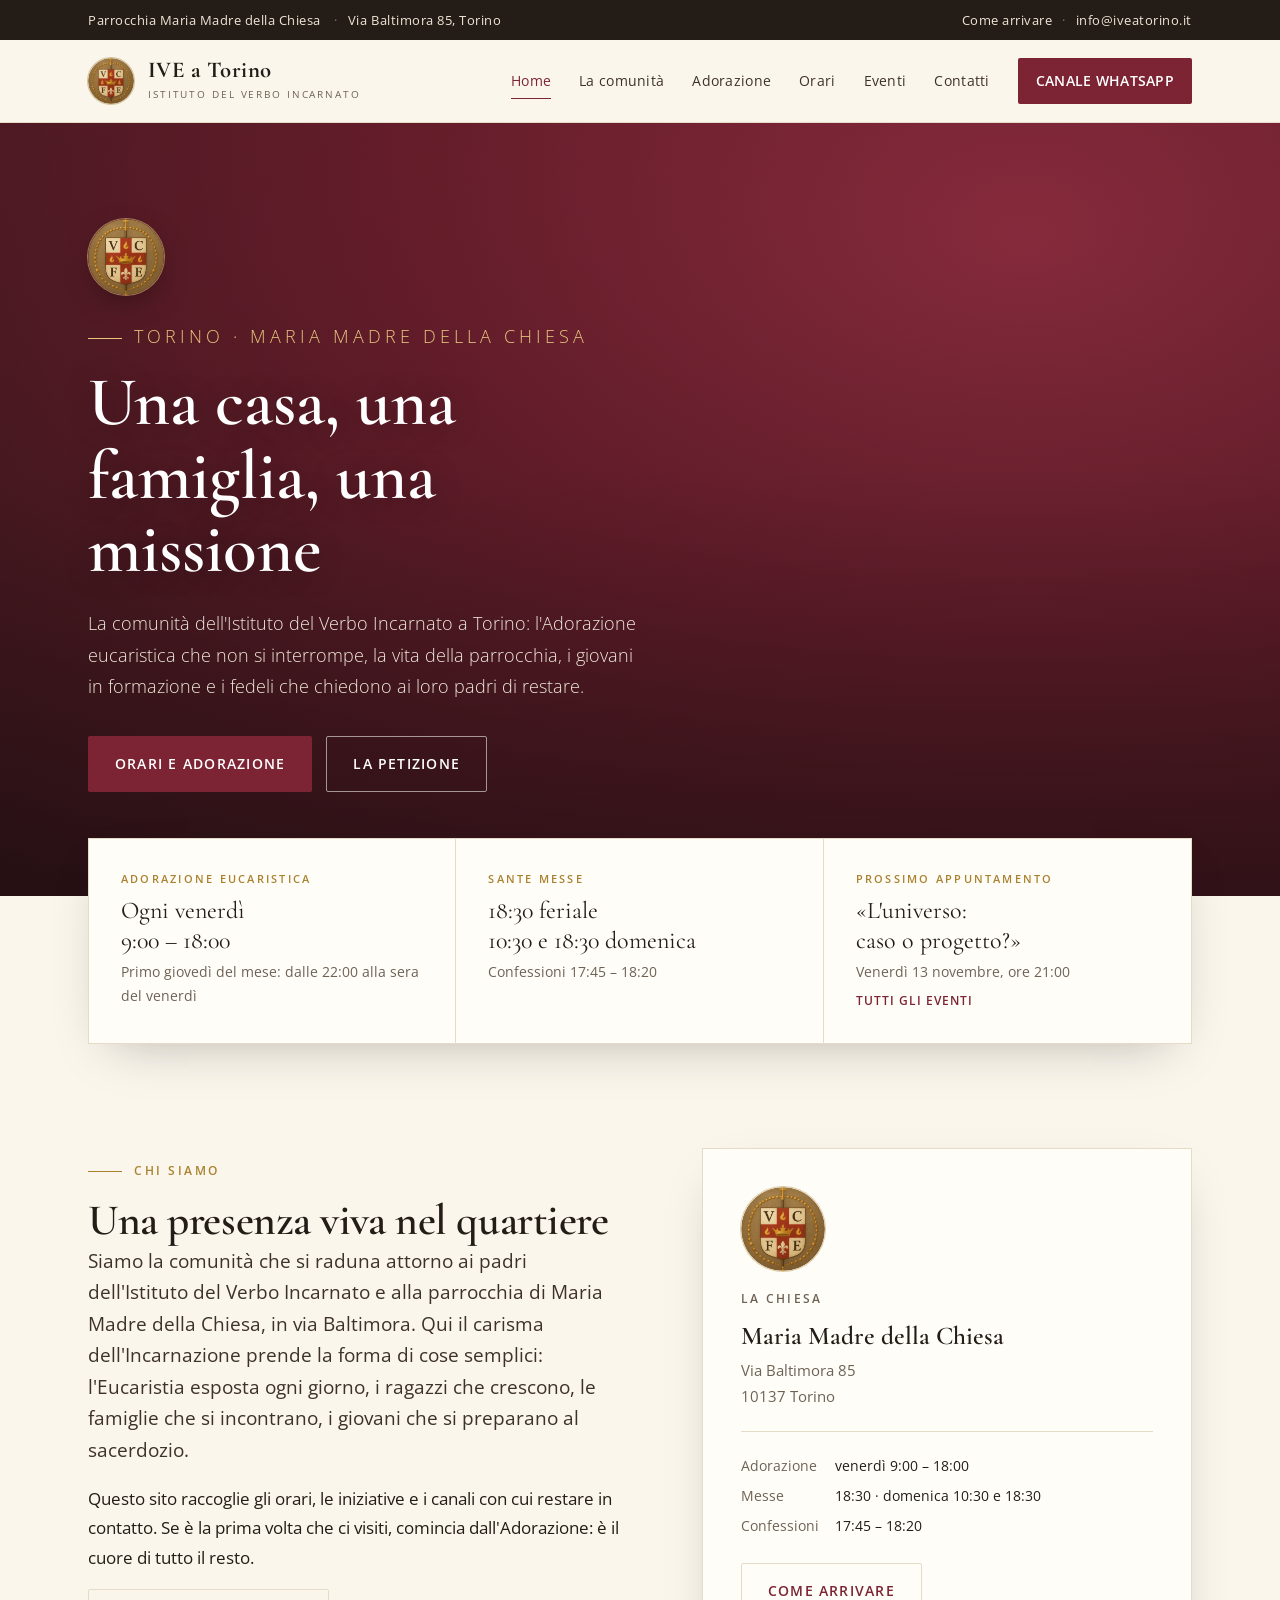
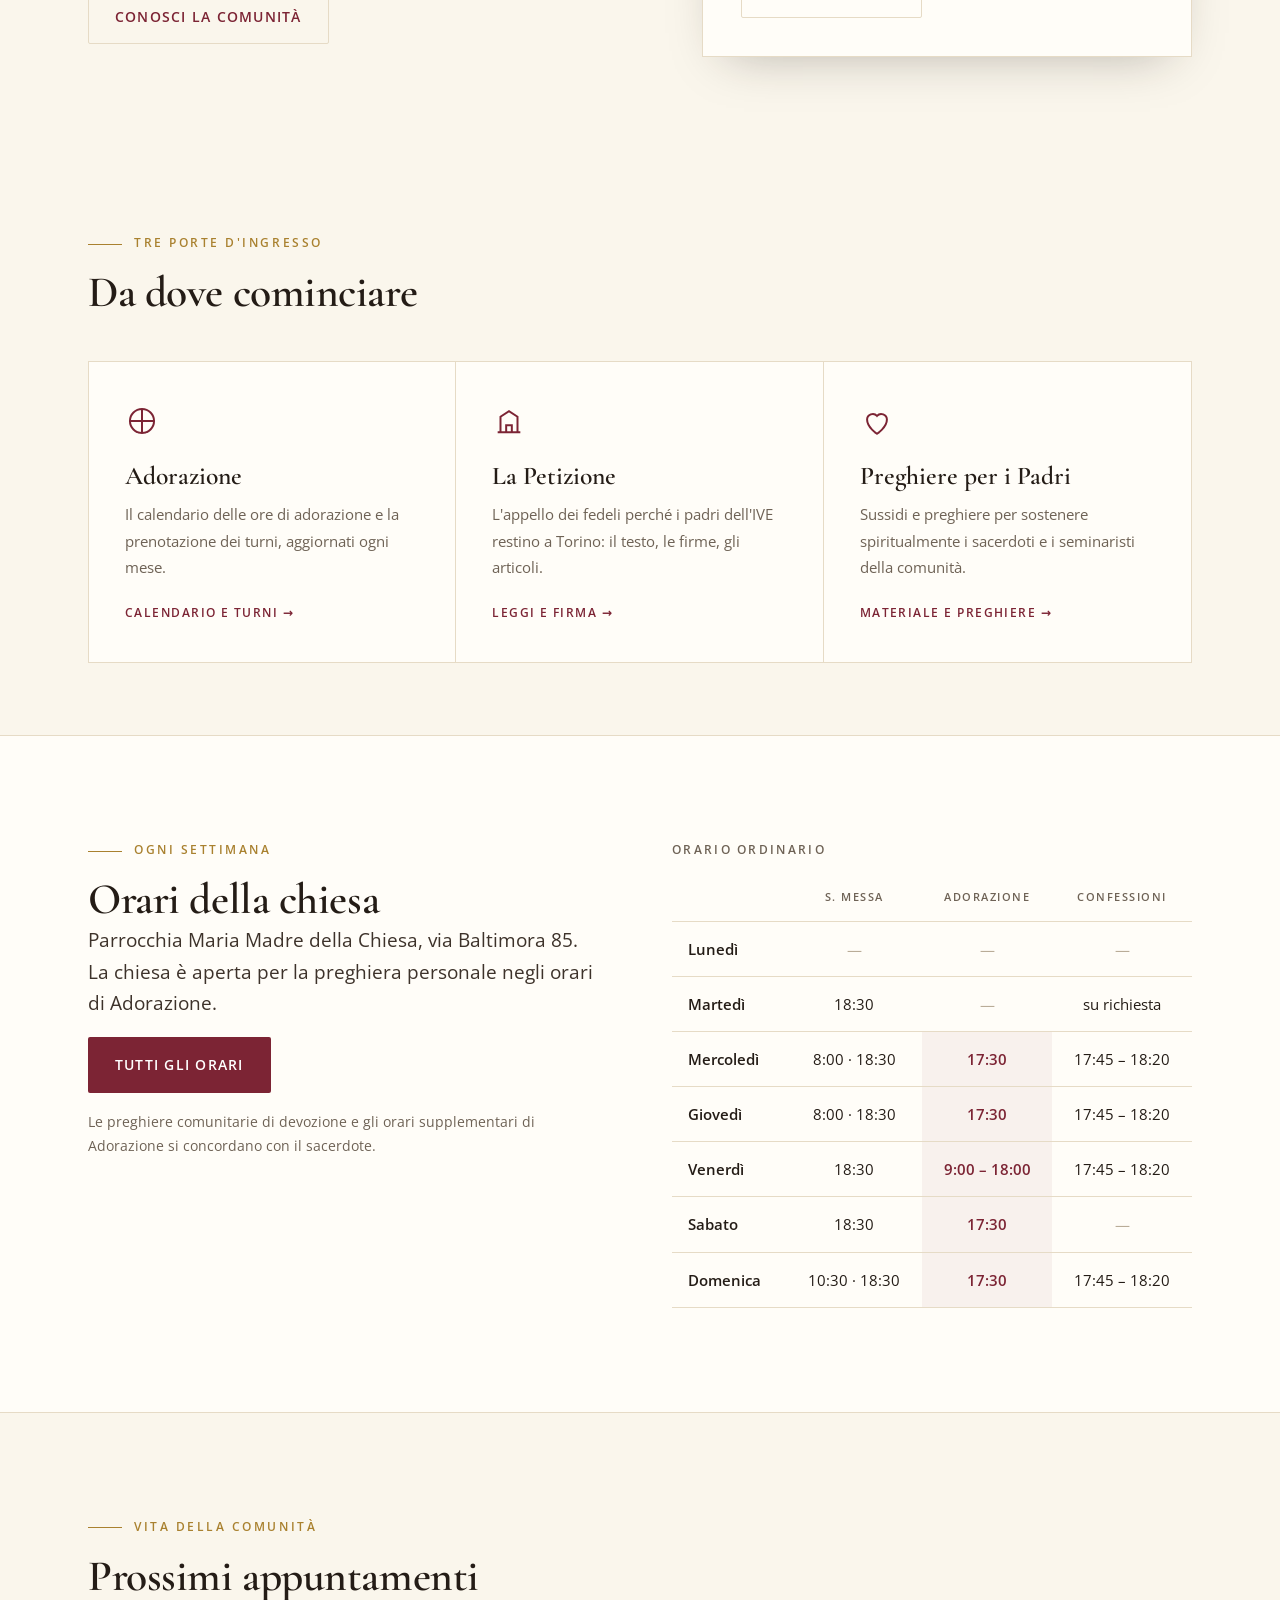
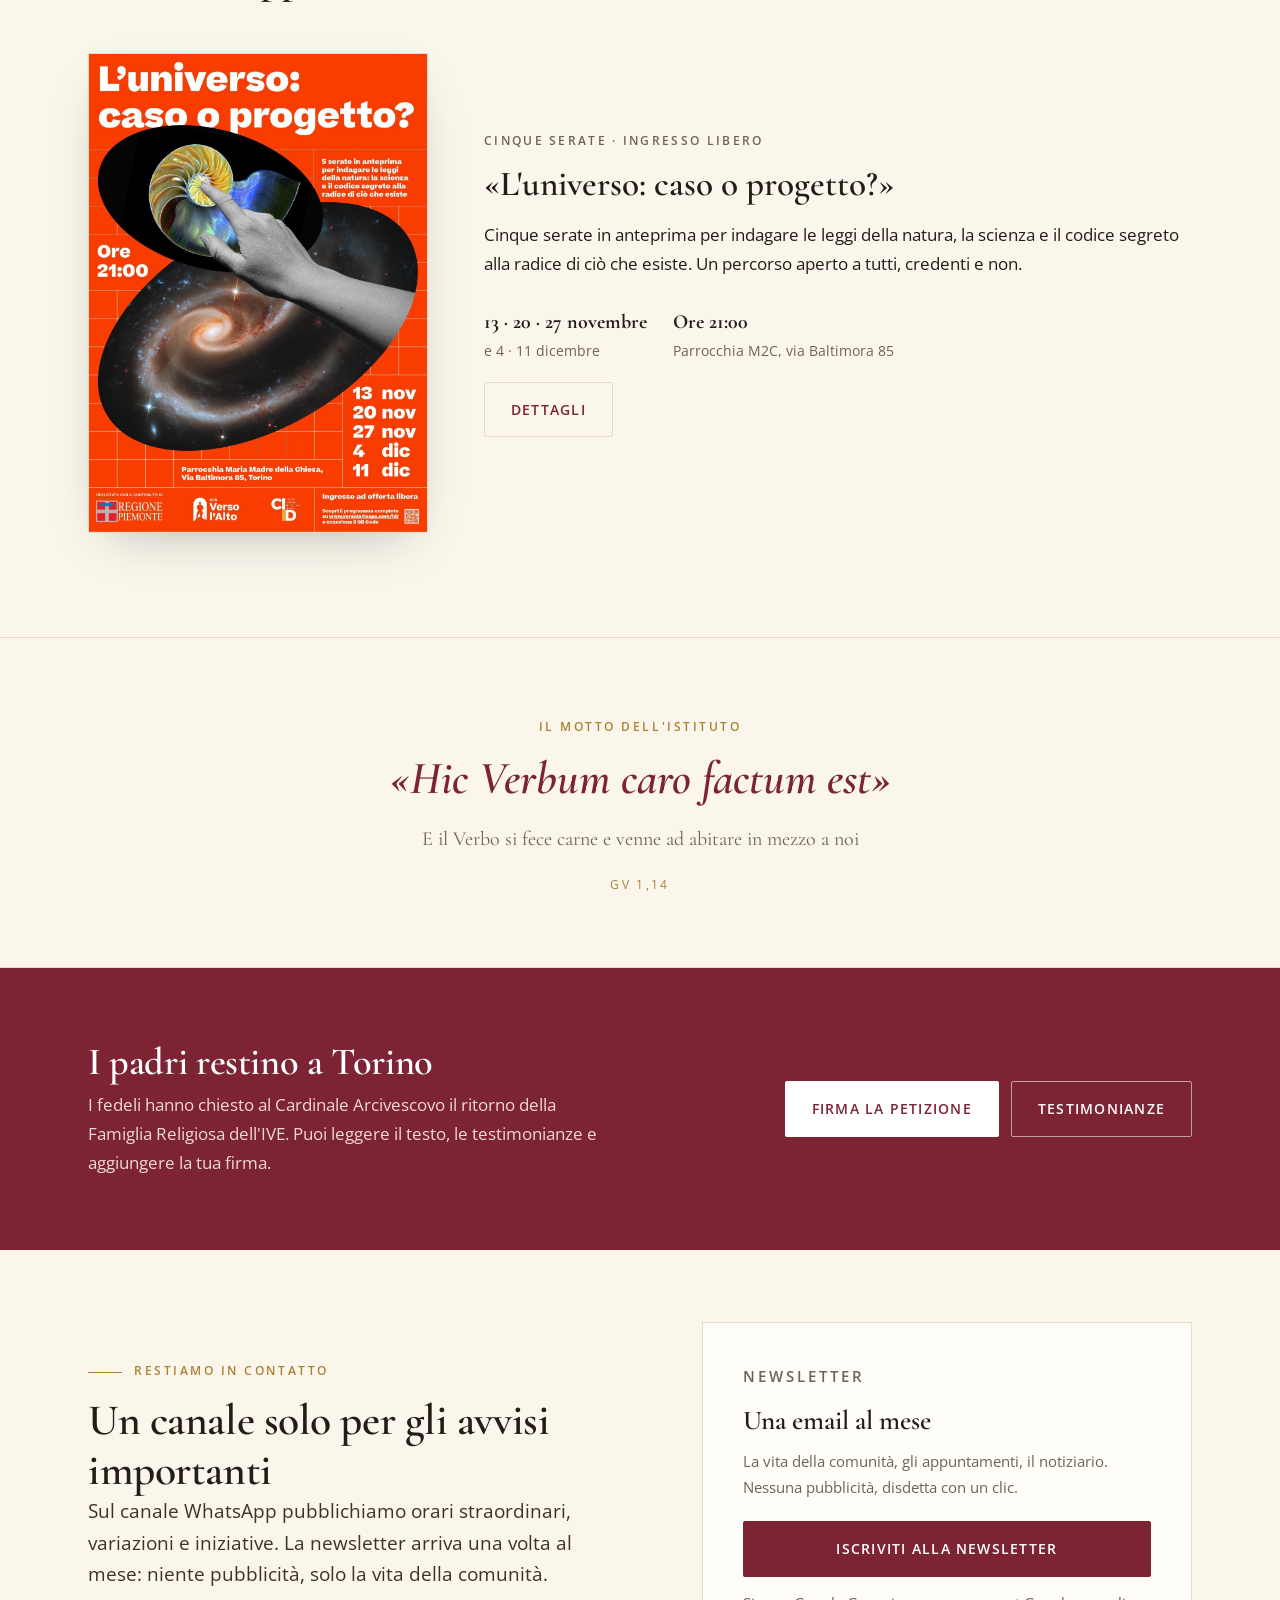
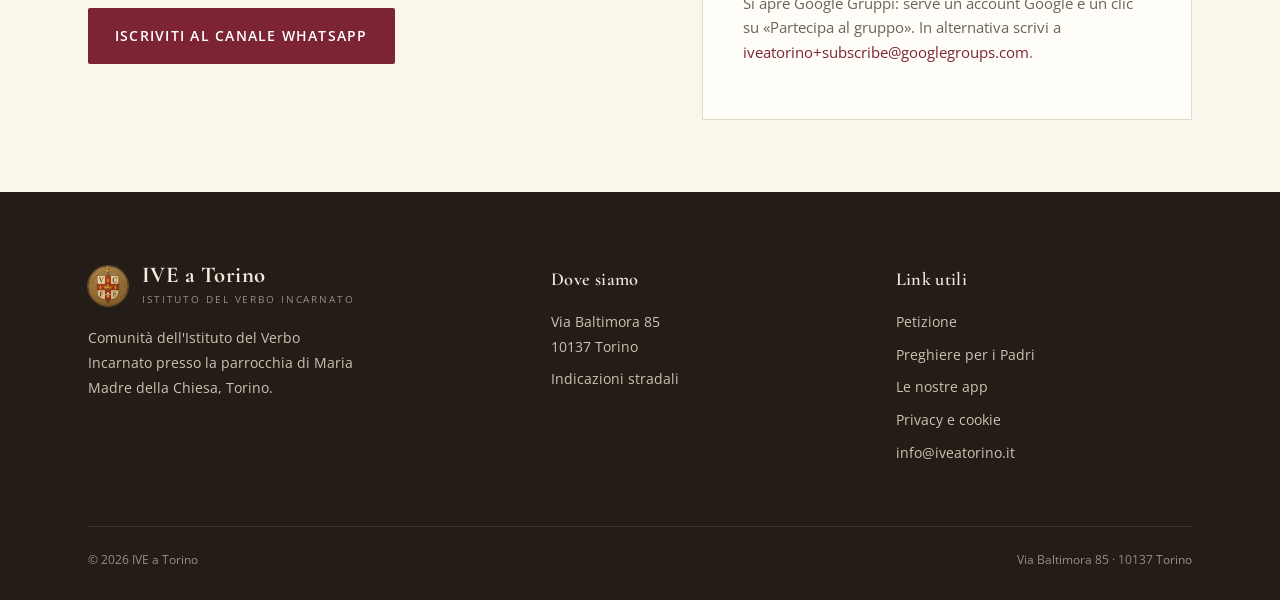
==== docs/index.html @ 45ed879d "Documentazione, script di pubblicazione e cartella docs/ per GitHub Pages" ====
<!DOCTYPE html>
<html lang="it">
<head>
<meta charset="utf-8">
<meta name="viewport" content="width=device-width, initial-scale=1">
<title>IVE a Torino — Comunità dell'Istituto del Verbo Incarnato</title>
<meta name="description" content="La comunità dell'Istituto del Verbo Incarnato a Torino: Adorazione eucaristica, orari della parrocchia Maria Madre della Chiesa, eventi e contatti.">
<link rel="canonical" href="https://www.iveatorino.it/index.html">
<meta property="og:type" content="website">
<meta property="og:site_name" content="IVE a Torino">
<meta property="og:title" content="IVE a Torino — Comunità dell'Istituto del Verbo Incarnato">
<meta property="og:description" content="La comunità dell'Istituto del Verbo Incarnato a Torino: Adorazione eucaristica, orari della parrocchia Maria Madre della Chiesa, eventi e contatti.">
<meta property="og:image" content="https://www.iveatorino.it/assets/img/crest.png">
<meta name="theme-color" content="#7C2434">
<link rel="icon" href="assets/img/crest.png">
<link rel="preconnect" href="https://fonts.googleapis.com">
<link rel="preconnect" href="https://fonts.gstatic.com" crossorigin>
<link href="https://fonts.googleapis.com/css2?family=Cormorant+Garamond:wght@500;600;700&family=Open+Sans:wght@300;400;600&display=swap" rel="stylesheet">
<link rel="stylesheet" href="assets/css/style.css">
</head>
<body>
<a class="skip" href="#main">Salta al contenuto</a>
<div class="topbar">
  <div class="wrap">
    <div>Parrocchia Maria Madre della Chiesa <span class="dot">·</span><span class="hide-s">Via Baltimora 85, Torino</span></div>
    <div><a href="https://maps.google.com/?q=Via+Baltimora+85+10137+Torino" target="_blank" rel="noopener">Come arrivare</a><span class="dot">·</span><a href="mailto:info@iveatorino.it">info@iveatorino.it</a></div>
  </div>
</div>
<header>
  <div class="wrap nav">
    <a class="brand" href="index.html">
      <img src="assets/img/crest.png" alt="Stemma dell'Istituto del Verbo Incarnato">
      <span><b>IVE a Torino</b><small>Istituto del Verbo Incarnato</small></span>
    </a>
    <button class="burger" aria-label="Apri il menu" aria-expanded="false" onclick="const m=document.getElementById('menu');m.classList.toggle('open');this.setAttribute('aria-expanded',m.classList.contains('open'))">
      <span></span><span></span><span></span>
    </button>
    <nav class="links" id="menu">
      <a href="index.html" class="on">Home</a><a href="comunita.html">La comunità</a><a href="adorazione.html">Adorazione</a><a href="orari.html">Orari</a><a href="eventi.html">Eventi</a><a href="contatti.html">Contatti</a>
      <a class="cta" href="https://whatsapp.com/channel/0029Vb6V2S27Noa7Re3MLe0u">Canale WhatsApp</a>
    </nav>
  </div>
</header>
<main id="main">

<div class="hero" id="top">
  <div class="wrap">
    <img class="hero-crest" src="assets/img/crest.png" alt="Stemma dell'Istituto del Verbo Incarnato">
    <p class="eyebrow">Torino · Maria Madre della Chiesa</p>
    <h1>Una casa, una famiglia, una missione</h1>
    <p>La comunità dell'Istituto del Verbo Incarnato a Torino: l'Adorazione eucaristica che non si interrompe, la vita della parrocchia, i giovani in formazione e i fedeli che chiedono ai loro padri di restare.</p>
    <div class="actions">
      <a class="btn btn-primary" href="orari.html">Orari e Adorazione</a>
      <a class="btn btn-ghost" href="https://petizione.iveatorino.it/">La Petizione</a>
    </div>
  </div>
</div>

<div class="facts">
  <div class="wrap">
    <div class="card">
      <div class="fact">
        <div class="k">Adorazione eucaristica</div>
        <p class="v">Ogni venerdì<br>9:00 – 18:00</p>
        <div class="n">Primo giovedì del mese: dalle 22:00 alla sera del venerdì</div>
      </div>
      <div class="fact">
        <div class="k">Sante Messe</div>
        <p class="v">18:30 feriale<br>10:30 e 18:30 domenica</p>
        <div class="n">Confessioni 17:45 – 18:20</div>
      </div>
      <div class="fact">
        <div class="k">Prossimo appuntamento</div>
        <p class="v">«L'universo:<br>caso o progetto?»</p>
        <div class="n">Venerdì 13 novembre, ore 21:00</div>
        <a class="more" href="eventi.html">Tutti gli eventi</a>
      </div>
    </div>
  </div>
</div>

<section id="comunita">
  <div class="wrap split">
    <div>
      <p class="eyebrow">Chi siamo</p>
      <h2>Una presenza viva nel quartiere</h2>
      <p class="lead">Siamo la comunità che si raduna attorno ai padri dell'Istituto del Verbo Incarnato e alla parrocchia di Maria Madre della Chiesa, in via Baltimora. Qui il carisma dell'Incarnazione prende la forma di cose semplici: l'Eucaristia esposta ogni giorno, i ragazzi che crescono, le famiglie che si incontrano, i giovani che si preparano al sacerdozio.</p>
      <p>Questo sito raccoglie gli orari, le iniziative e i canali con cui restare in contatto. Se è la prima volta che ci visiti, comincia dall'Adorazione: è il cuore di tutto il resto.</p>
      <a class="btn btn-line" href="comunita.html">Conosci la comunità</a>
    </div>
    <aside class="identity">
      <img class="identity-mark" src="assets/img/crest.png" alt="Stemma dell'Istituto del Verbo Incarnato">
      <p class="kicker">La chiesa</p>
      <h3>Maria Madre della Chiesa</h3>
      <p class="addr">Via Baltimora 85<br>10137 Torino</p>
      <hr>
      <dl>
        <dt>Adorazione</dt><dd>venerdì 9:00 – 18:00</dd>
        <dt>Messe</dt><dd>18:30 · domenica 10:30 e 18:30</dd>
        <dt>Confessioni</dt><dd>17:45 – 18:20</dd>
      </dl>
      <a class="btn btn-line" href="contatti.html">Come arrivare</a>
    </aside>
  </div>
</section>

<section class="tight">
  <div class="wrap">
    <p class="eyebrow">Tre porte d'ingresso</p>
    <h2 style="margin-bottom:44px">Da dove cominciare</h2>
    <div class="doors">
      <a class="door" href="adorazione.html">
        <svg viewBox="0 0 24 24" aria-hidden="true"><circle cx="12" cy="12" r="8.5"/><path d="M12 3.5v17M3.5 12h17"/></svg>
        <h3>Adorazione</h3>
        <p>Il calendario delle ore di adorazione e la prenotazione dei turni, aggiornati ogni mese.</p>
        <span class="go">Calendario e turni</span>
      </a>
      <a class="door" href="https://petizione.iveatorino.it/">
        <svg viewBox="0 0 24 24" aria-hidden="true"><path d="M4 20h16M6 20V9l6-4 6 4v11"/><path d="M10 20v-5h4v5"/></svg>
        <h3>La Petizione</h3>
        <p>L'appello dei fedeli perché i padri dell'IVE restino a Torino: il testo, le firme, gli articoli.</p>
        <span class="go">Leggi e firma</span>
      </a>
      <a class="door" href="https://preghiere.iveatorino.it/">
        <svg viewBox="0 0 24 24" aria-hidden="true"><path d="M12 21s-7-4.4-7-10a4 4 0 0 1 7-2.6A4 4 0 0 1 19 11c0 5.6-7 10-7 10z"/></svg>
        <h3>Preghiere per i Padri</h3>
        <p>Sussidi e preghiere per sostenere spiritualmente i sacerdoti e i seminaristi della comunità.</p>
        <span class="go">Materiale e preghiere</span>
      </a>
    </div>
  </div>
</section>

<section class="hours">
  <div class="wrap split" style="align-items:start">
    <div>
      <p class="eyebrow">Ogni settimana</p>
      <h2>Orari della chiesa</h2>
      <p class="lead">Parrocchia Maria Madre della Chiesa, via Baltimora 85. La chiesa è aperta per la preghiera personale negli orari di Adorazione.</p>
      <p><a class="btn btn-primary" href="orari.html">Tutti gli orari</a></p>
      <p class="note">Le preghiere comunitarie di devozione e gli orari supplementari di Adorazione si concordano con il sacerdote.</p>
    </div>
    <div>
      <table class="sched">
        <caption class="kicker">Orario ordinario</caption>
        <thead><tr><th></th><th>S. Messa</th><th>Adorazione</th><th>Confessioni</th></tr></thead>
        <tbody>
          <tr><td>Lunedì</td><td class="off">—</td><td class="off">—</td><td class="off">—</td></tr>
          <tr><td>Martedì</td><td>18:30</td><td class="off">—</td><td>su richiesta</td></tr>
          <tr><td>Mercoledì</td><td>8:00 · 18:30</td><td class="ad">17:30</td><td>17:45 – 18:20</td></tr>
          <tr><td>Giovedì</td><td>8:00 · 18:30</td><td class="ad">17:30</td><td>17:45 – 18:20</td></tr>
          <tr><td>Venerdì</td><td>18:30</td><td class="ad">9:00 – 18:00</td><td>17:45 – 18:20</td></tr>
          <tr><td>Sabato</td><td>18:30</td><td class="ad">17:30</td><td class="off">—</td></tr>
          <tr><td>Domenica</td><td>10:30 · 18:30</td><td class="ad">17:30</td><td>17:45 – 18:20</td></tr>
        </tbody>
      </table>
      <p class="scrollhint">Scorri per vedere tutte le colonne →</p>
    </div>
  </div>
</section>

<section id="eventi">
  <div class="wrap">
    <p class="eyebrow">Vita della comunità</p>
    <h2 style="margin-bottom:52px">Prossimi appuntamenti</h2>
    <div class="event">
      <img src="assets/img/evento.jpg" alt="Locandina dell'incontro «L'universo: caso o progetto?»">
      <div>
        <p class="kicker">Cinque serate · Ingresso libero</p>
        <h3>«L'universo: caso o progetto?»</h3>
        <p>Cinque serate in anteprima per indagare le leggi della natura, la scienza e il codice segreto alla radice di ciò che esiste. Un percorso aperto a tutti, credenti e non.</p>
        <div class="when">
          <div><b>13 · 20 · 27 novembre</b>e 4 · 11 dicembre</div>
          <div><b>Ore 21:00</b>Parrocchia M2C, via Baltimora 85</div>
        </div>
        <p style="margin-top:18px"><a class="btn btn-line" href="eventi.html">Dettagli</a></p>
      </div>
    </div>
  </div>
</section>

<section class="quote tight">
  <div class="wrap">
    <p class="eyebrow" style="text-align:center">Il motto dell'Istituto</p>
    <blockquote>«Hic Verbum caro factum est»</blockquote>
    <p class="motto-it">E il Verbo si fece carne e venne ad abitare in mezzo a noi</p>
    <cite>Gv 1,14</cite>
  </div>
</section>

<section class="band tight" id="petizione">
  <div class="wrap">
    <div>
      <h2>I padri restino a Torino</h2>
      <p>I fedeli hanno chiesto al Cardinale Arcivescovo il ritorno della Famiglia Religiosa dell'IVE. Puoi leggere il testo, le testimonianze e aggiungere la tua firma.</p>
    </div>
    <div class="actions">
      <a class="btn btn-white" href="https://petizione.iveatorino.it/">Firma la petizione</a>
      <a class="btn btn-ghost" href="https://petizione.iveatorino.it/testimonianze">Testimonianze</a>
    </div>
  </div>
</section>

<section class="tight" id="contatti">
  <div class="wrap split">
    <div>
      <p class="eyebrow">Restiamo in contatto</p>
      <h2>Un canale solo per gli avvisi importanti</h2>
      <p class="lead">Sul canale WhatsApp pubblichiamo orari straordinari, variazioni e iniziative. La newsletter arriva una volta al mese: niente pubblicità, solo la vita della comunità.</p>
      <p><a href="https://whatsapp.com/channel/0029Vb6V2S27Noa7Re3MLe0u" class="btn btn-primary">Iscriviti al canale WhatsApp</a></p>
    </div>
    <div class="cardpanel">
      <p class="kicker">Newsletter</p>
      <h3>Una email al mese</h3>
      <p>La vita della comunità, gli appuntamenti, il notiziario. Nessuna pubblicità, disdetta con un clic.</p>
      <a class="btn btn-primary" style="width:100%;justify-content:center;margin-top:6px" href="https://groups.google.com/g/iveatorino" target="_blank" rel="noopener">Iscriviti alla newsletter</a>
      <p class="fine">Si apre Google Gruppi: serve un account Google e un clic su «Partecipa al gruppo». In alternativa scrivi a <a href="mailto:iveatorino+subscribe@googlegroups.com?subject=Iscrizione%20newsletter">iveatorino+subscribe@googlegroups.com</a>.</p>
    </div>
  </div>
</section>

</main>
<footer>
  <div class="wrap">
    <div class="cols">
      <div>
        <a class="brand" href="index.html">
          <img src="assets/img/crest.png" alt="" style="width:40px;height:40px">
          <span><b>IVE a Torino</b><small>Istituto del Verbo Incarnato</small></span>
        </a>
        <p style="margin-top:18px;max-width:34ch">Comunità dell'Istituto del Verbo Incarnato presso la parrocchia di Maria Madre della Chiesa, Torino.</p>
      </div>
      <div>
        <h4>Dove siamo</h4>
        <ul>
          <li>Via Baltimora 85<br>10137 Torino</li>
          <li><a href="https://maps.google.com/?q=Via+Baltimora+85+10137+Torino" target="_blank" rel="noopener">Indicazioni stradali</a></li>
        </ul>
      </div>
      <div>
        <h4>Link utili</h4>
        <ul>
          <li><a href="https://petizione.iveatorino.it/">Petizione</a></li>
          <li><a href="https://preghiere.iveatorino.it/">Preghiere per i Padri</a></li>
          <li><a href="https://app.regeomaria.net">Le nostre app</a></li>
          <li><a href="privacy.html">Privacy e cookie</a></li>
          <li><a href="mailto:info@iveatorino.it">info@iveatorino.it</a></li>
        </ul>
      </div>
    </div>
    <div class="bottom">
      <div>© 2026 IVE a Torino</div>
      <div>Via Baltimora 85 · 10137 Torino</div>
    </div>
  </div>
</footer>
</body>
</html>
---- docs/assets/css/style.css ----
:root{
  --ivory:#FAF6EC;
  --paper:#FFFDF8;
  --ink:#241C16;
  --muted:#6E6255;
  --wine:#7C2434;
  --wine-dark:#5C1A26;
  --gold:#A9812F;
  --line:#E6DBC6;
  --shadow:0 18px 50px -24px rgba(36,28,22,.35);
}
*{box-sizing:border-box}
html{scroll-behavior:smooth}
body{
  margin:0;background:var(--ivory);color:var(--ink);
  font-family:"Open Sans",system-ui,-apple-system,sans-serif;
  font-size:17px;line-height:1.72;font-weight:400;
  -webkit-font-smoothing:antialiased;
}
h1,h2,h3,h4,.display{font-family:"Cormorant Garamond",Georgia,serif;font-weight:600;color:var(--ink);margin:0}
p{margin:0 0 1em}
a{color:var(--wine);text-decoration:none}
a:hover{text-decoration:underline;text-underline-offset:3px}
img{max-width:100%;display:block}
.wrap{max-width:1160px;margin:0 auto;padding:0 28px}
.skip{position:absolute;left:-9999px}
.skip:focus{left:16px;top:16px;z-index:99;background:#fff;padding:10px 14px;border:1px solid var(--line)}
:focus-visible{outline:2px solid var(--gold);outline-offset:3px}

.eyebrow{
  font-family:"Open Sans",sans-serif;font-size:.72rem;font-weight:600;
  letter-spacing:.22em;text-transform:uppercase;color:var(--gold);margin:0 0 14px;
}
.eyebrow::before{content:"";display:inline-block;width:34px;height:1px;background:var(--gold);vertical-align:middle;margin-right:12px}
h2{font-size:clamp(2rem,3.4vw,2.9rem);line-height:1.15;letter-spacing:-.01em}
h3{font-size:1.5rem;line-height:1.25;margin:34px 0 10px}
.lead{font-size:1.16rem;color:#3D322A;line-height:1.7}
.note{font-size:.88rem;color:var(--muted)}
.kicker{font-size:.72rem;letter-spacing:.2em;text-transform:uppercase;color:var(--muted);font-weight:600}

.btn{
  display:inline-flex;align-items:center;gap:10px;padding:15px 26px;border-radius:2px;
  font-size:.86rem;font-weight:600;letter-spacing:.09em;text-transform:uppercase;
  border:1px solid transparent;transition:.18s ease;cursor:pointer;
}
.btn-primary{background:var(--wine);color:#fff}
.btn-primary:hover{background:var(--wine-dark);text-decoration:none}
.btn-white{background:#fff;color:var(--wine)}
.btn-white:hover{background:#F6EDE6;text-decoration:none}
.btn-ghost{border-color:rgba(255,255,255,.55);color:#fff}
.btn-ghost:hover{background:rgba(255,255,255,.12);text-decoration:none;border-color:#fff}
.btn-line{border-color:var(--line);color:var(--wine);background:transparent}
.btn-line:hover{border-color:var(--wine);text-decoration:none}

/* topbar */
.topbar{background:var(--ink);color:#EFE6D6;font-size:.8rem;letter-spacing:.04em}
.topbar .wrap{display:flex;justify-content:space-between;align-items:center;height:40px;gap:18px}
.topbar a{color:#EFE6D6}
.topbar span.dot{opacity:.45;margin:0 10px}

/* header */
header{position:sticky;top:0;z-index:50;background:rgba(250,246,236,.95);backdrop-filter:blur(10px);border-bottom:1px solid var(--line)}
.nav{display:flex;align-items:center;justify-content:space-between;height:82px;gap:24px}
.brand{display:flex;align-items:center;gap:14px;color:var(--ink)}
.brand:hover{text-decoration:none}
.brand img{width:46px;height:46px;border-radius:50%;box-shadow:0 0 0 1px rgba(169,129,47,.45)}
.brand b{font-family:"Cormorant Garamond",serif;font-size:1.42rem;font-weight:700;letter-spacing:.02em;display:block;line-height:1.05}
.brand small{display:block;font-size:.62rem;letter-spacing:.19em;text-transform:uppercase;color:var(--muted);margin-top:3px}
.links{display:flex;align-items:center;gap:28px}
.links a{color:#3D322A;font-size:.9rem;letter-spacing:.02em;position:relative;white-space:nowrap}
.links a:hover{color:var(--wine);text-decoration:none}
.links a::after{content:"";position:absolute;left:0;right:100%;bottom:-6px;height:1px;background:var(--wine);transition:right .25s}
.links a:hover::after,.links a.on::after{right:0}
.links a.on{color:var(--wine)}
.cta{background:var(--wine);color:#fff!important;padding:11px 18px;border-radius:2px;font-size:.78rem;letter-spacing:.1em;text-transform:uppercase;font-weight:600}
.cta:hover{background:var(--wine-dark)}
.cta::after{display:none}
.burger{display:none;background:none;border:1px solid var(--line);border-radius:2px;padding:9px 11px;cursor:pointer}
.burger span{display:block;width:20px;height:2px;background:var(--ink);margin:4px 0}

/* hero home (fondo grafico, in attesa di una foto vera della chiesa) */
.hero{position:relative;min-height:620px;display:flex;align-items:flex-end;color:#fff;isolation:isolate;overflow:hidden;
  background:radial-gradient(120% 130% at 80% 15%,#8E2D40 0%,#6A1E2C 40%,#33161A 100%)}
.hero::after{content:"";position:absolute;inset:0;z-index:1;pointer-events:none;
  background:linear-gradient(180deg,rgba(20,10,12,.05) 0%,rgba(20,10,12,.12) 45%,rgba(20,10,12,.55) 100%)}
.hero-crest{width:76px;height:76px;border-radius:50%;margin-bottom:26px;box-shadow:0 0 0 1px rgba(233,199,127,.55),0 10px 30px -10px rgba(0,0,0,.5)}
.hero .wrap{position:relative;z-index:2;width:100%;padding-top:96px;padding-bottom:104px}
.hero .eyebrow{color:#E9C77F}
.hero .eyebrow::before{background:#E9C77F}
.hero h1{color:#fff;font-size:clamp(2.6rem,5.4vw,4.4rem);line-height:1.06;max-width:16ch;text-shadow:0 2px 30px rgba(0,0,0,.3)}
.hero p{max-width:56ch;font-size:1.14rem;color:#F2E9DA;margin-top:22px;font-weight:300}
.hero .actions{display:flex;gap:14px;flex-wrap:wrap;margin-top:34px}

/* hero interno */
.page-hero{position:relative;min-height:330px;display:flex;align-items:flex-end;color:#fff;isolation:isolate;overflow:hidden;margin-bottom:-60px;
  background:linear-gradient(135deg,#2E1A1E 0%,#5C1A26 62%,#7C2434 100%)}
.page-hero::after{content:"";position:absolute;inset:0;z-index:1;pointer-events:none;
  background:linear-gradient(180deg,rgba(20,10,12,.05),rgba(20,10,12,.45))}

.page-hero .wrap{position:relative;z-index:2;width:100%;padding-bottom:120px;padding-top:70px}
.page-hero .eyebrow{color:#E9C77F}
.page-hero .eyebrow::before{background:#E9C77F}
.page-hero h1{color:#fff;font-size:clamp(2.2rem,4.6vw,3.6rem);line-height:1.1;max-width:22ch}
.page-hero .sub{color:#EFE4D2;font-size:1.1rem;margin-top:14px;font-weight:300;max-width:56ch}

/* facts */
.facts{position:relative;margin-top:-58px;z-index:5}
.facts .card{background:var(--paper);box-shadow:var(--shadow);border:1px solid var(--line);display:grid;grid-template-columns:repeat(3,1fr)}
.fact{padding:30px 32px;border-right:1px solid var(--line)}
.fact:last-child{border-right:none}
.fact .k{font-size:.7rem;letter-spacing:.2em;text-transform:uppercase;color:var(--gold);font-weight:600;margin-bottom:8px}
.fact .v{font-family:"Cormorant Garamond",serif;font-size:1.5rem;line-height:1.25;margin:0}
.fact .n{font-size:.86rem;color:var(--muted);margin-top:4px}
.fact a.more{font-size:.78rem;letter-spacing:.08em;text-transform:uppercase;font-weight:600}

/* sections */
main{position:relative;z-index:1}
section{padding:104px 0}
section.tight{padding:72px 0}
.split{display:grid;grid-template-columns:1.05fr .95fr;gap:72px;align-items:center}
.prose{max-width:66ch}
.prose p{color:#3D322A}
.prose h2{margin-bottom:18px}

/* doors */
.doors{display:grid;grid-template-columns:repeat(3,1fr);border:1px solid var(--line);background:var(--paper)}
.door{padding:42px 36px 38px;border-right:1px solid var(--line);display:flex;flex-direction:column;transition:.2s}
.door:last-child{border-right:none}
a.door:hover{background:#FFF9EC;text-decoration:none}
.door svg{width:34px;height:34px;stroke:var(--wine);fill:none;stroke-width:1.4;margin-bottom:22px}
.door h3{font-size:1.6rem;margin:0 0 10px}
.door p{color:var(--muted);font-size:.96rem;margin-bottom:22px}
.door .go{margin-top:auto;font-size:.76rem;letter-spacing:.12em;text-transform:uppercase;font-weight:600;color:var(--wine)}
.door .go::after{content:" →"}

/* tabelle */
.hours{background:var(--paper);border-top:1px solid var(--line);border-bottom:1px solid var(--line)}
.tablewrap{overflow-x:auto;-webkit-overflow-scrolling:touch}
table.sched{width:100%;border-collapse:collapse;font-size:.95rem;min-width:520px}
table.sched.big{font-size:1rem}
table.sched caption{text-align:left;padding-bottom:14px}
table.sched th,table.sched td{padding:14px 16px;text-align:center;border-bottom:1px solid var(--line)}
table.sched th{font-size:.68rem;letter-spacing:.14em;text-transform:uppercase;color:var(--muted);font-weight:600}
table.sched td:first-child,table.sched th:first-child{text-align:left;font-weight:600}
table.sched tbody tr:hover{background:#FBF4E3}
table.sched td.ad{background:rgba(124,36,52,.05);color:var(--wine);font-weight:600}
table.sched td.off{color:#B9AC98}
p.scrollhint{display:none}
table.sched td .tiny{display:block;font-size:.68rem;letter-spacing:.14em;text-transform:uppercase;color:var(--muted);margin-top:2px}

/* evento */
.event{display:grid;grid-template-columns:340px 1fr;gap:56px;align-items:center}
.event img{box-shadow:var(--shadow);border:1px solid var(--line)}
.event h3{font-size:2.2rem;margin:10px 0 14px}
.event .when{display:flex;gap:26px;margin:26px 0 8px;flex-wrap:wrap}
.event .when div{font-size:.9rem;color:var(--muted)}
.event .when b{display:block;font-family:"Cormorant Garamond",serif;font-size:1.25rem;color:var(--ink)}

/* quote */
.quote{background:var(--ivory);text-align:center;border-top:1px solid var(--line);border-bottom:1px solid var(--line)}
.quote .eyebrow{display:inline-block}
.quote .eyebrow::before{display:none}
.quote blockquote{margin:0 auto;max-width:900px;font-family:"Cormorant Garamond",serif;font-size:clamp(1.9rem,3.6vw,3rem);line-height:1.25;font-weight:600;font-style:italic;color:var(--wine)}
.motto-it{font-family:"Cormorant Garamond",serif;font-size:1.25rem;color:var(--muted);margin:14px 0 18px}
.quote cite{display:block;font-family:"Open Sans",sans-serif;font-size:.74rem;letter-spacing:.2em;text-transform:uppercase;color:var(--gold);font-style:normal}

/* banda */
.band{background:var(--wine);color:#FBEFE6}
.band .wrap{display:flex;justify-content:space-between;align-items:center;gap:40px;flex-wrap:wrap}
.band h2{color:#fff;font-size:clamp(1.9rem,3vw,2.5rem)}
.band p{color:#F0D9CF;margin:6px 0 0;max-width:52ch}
.band .actions{display:flex;gap:12px;flex-wrap:wrap}

/* aside e schede */
.sidecard{background:var(--paper);border:1px solid var(--line);padding:36px}
.sidecard dl{margin:14px 0 26px;display:grid;grid-template-columns:auto 1fr;gap:8px 18px;font-size:.92rem}
.sidecard dt{color:var(--muted);letter-spacing:.04em}
.sidecard dd{margin:0}
.cardpanel{background:var(--paper);border:1px solid var(--line);padding:40px}
.cardpanel h3{margin:8px 0 10px;font-size:1.7rem}
.cardpanel p{font-size:.95rem;color:var(--muted)}

/* scheda identità (home, al posto della foto) */
.identity{background:var(--paper);border:1px solid var(--line);box-shadow:var(--shadow);padding:38px}
.identity-mark{width:84px;height:84px;border-radius:50%;margin-bottom:18px;box-shadow:0 0 0 1px rgba(169,129,47,.4)}
.identity h3{font-size:1.6rem;margin:4px 0 6px}
.identity .addr{color:var(--muted);font-size:.92rem;margin-bottom:0}
.identity hr{border:none;border-top:1px solid var(--line);margin:22px 0}
.identity dl{display:grid;grid-template-columns:auto 1fr;gap:6px 16px;font-size:.88rem;margin:0 0 24px}
.identity dt{color:var(--muted)}
.identity dd{margin:0}

/* note piccole */
.fine{font-size:.82rem;color:var(--muted);margin-top:14px;line-height:1.6}

/* elenco numeri della newsletter */
.issues{display:grid;grid-template-columns:1fr 1fr;gap:1px;background:var(--line);border:1px solid var(--line)}
.issue{background:var(--paper);padding:26px 28px;display:block;color:var(--ink)}
.issue:hover{background:#FFF9EC;text-decoration:none}
.issue .date{display:block;font-size:.7rem;letter-spacing:.16em;text-transform:uppercase;color:var(--gold);margin-bottom:8px}
.issue .ttl{display:block;font-family:"Cormorant Garamond",serif;font-size:1.25rem;line-height:1.25;margin-bottom:6px}
.issue .desc{display:block;font-size:.88rem;color:var(--muted)}

/* liste */
ul.ticks{list-style:none;padding:0;margin:18px 0 0}
ul.ticks li{position:relative;padding-left:30px;margin-bottom:10px;color:#3D322A}
ul.ticks li::before{content:"";position:absolute;left:0;top:.55em;width:12px;height:12px;border:1px solid var(--gold);border-radius:50%}
ol.steps{counter-reset:s;list-style:none;padding:0;margin:18px 0 0}
ol.steps li{counter-increment:s;position:relative;padding-left:46px;margin-bottom:16px}
ol.steps li::before{content:counter(s);position:absolute;left:0;top:0;width:30px;height:30px;border:1px solid var(--line);border-radius:50%;display:grid;place-items:center;font-family:"Cormorant Garamond",serif;font-size:1rem;color:var(--wine);background:#fff}

/* figure */
figure{margin:0}
figcaption{font-size:.8rem;color:var(--muted);margin-top:12px;letter-spacing:.03em}

/* mappa */
.map{border:1px solid var(--line);background:var(--paper);line-height:0}
.map iframe{width:100%;height:420px;border:0;filter:grayscale(.15)}

/* footer */
footer{background:var(--ink);color:#CFC3B2;padding:72px 0 30px;font-size:.9rem}
footer .cols{display:grid;grid-template-columns:1.4fr 1fr 1fr;gap:48px}
footer h4{font-family:"Cormorant Garamond",serif;font-size:1.15rem;color:#F4EBDC;margin:0 0 14px;letter-spacing:.02em}
footer a{color:#CFC3B2}
footer a:hover{color:#fff}
footer ul{list-style:none;margin:0;padding:0}
footer li{margin-bottom:8px}
footer .bottom{border-top:1px solid rgba(255,255,255,.12);margin-top:52px;padding-top:22px;display:flex;justify-content:space-between;gap:16px;flex-wrap:wrap;font-size:.78rem;color:#9A8E7E}
footer .brand b{color:#F4EBDC}
footer .brand small{color:#9A8E7E}

@media (max-width:980px){
  .split{grid-template-columns:1fr;gap:40px}
  .doors{grid-template-columns:1fr}
  .door{border-right:none;border-bottom:1px solid var(--line)}
  .door:last-child{border-bottom:none}
  .event{grid-template-columns:1fr;gap:34px}
  .event img{max-width:320px}
  .facts .card{grid-template-columns:1fr}
  .fact{border-right:none;border-bottom:1px solid var(--line)}
  .fact:last-child{border-bottom:none}
  footer .cols{grid-template-columns:1fr 1fr}
}
@media (max-width:480px){
  .brand small{display:none}
  .brand b{font-size:1.3rem}
}
@media (max-width:760px){
  body{font-size:16px}
  .nav{height:70px}
  .links{display:none;position:absolute;top:70px;left:0;right:0;background:var(--paper);border-bottom:1px solid var(--line);flex-direction:column;align-items:flex-start;gap:0;padding:8px 0}
  .links.open{display:flex}
  .links a{padding:13px 28px;width:100%}
  .links .cta{margin:10px 20px 16px;align-self:flex-start}
  .burger{display:block}
  .topbar{display:none}
  .hero-crest{width:62px;height:62px;margin-bottom:18px}
  .issues{grid-template-columns:1fr}
  section{padding:72px 0}
  .hero{min-height:520px}
  .hero .wrap{padding-top:72px;padding-bottom:118px}
  .facts{margin-top:-46px}
  .page-hero{min-height:260px;margin-bottom:-40px}
  .page-hero .wrap{padding-bottom:96px;padding-top:50px}
  p.scrollhint{display:block;font-size:.72rem;letter-spacing:.12em;text-transform:uppercase;color:var(--muted);margin:10px 0 0}
  table.sched{font-size:.85rem}
  table.sched th,table.sched td{padding:11px 10px}
  footer .cols{grid-template-columns:1fr;gap:32px}
  .sidecard,.cardpanel,.identity{padding:26px}
}
@media (prefers-reduced-motion:reduce){*{transition:none!important;scroll-behavior:auto}}
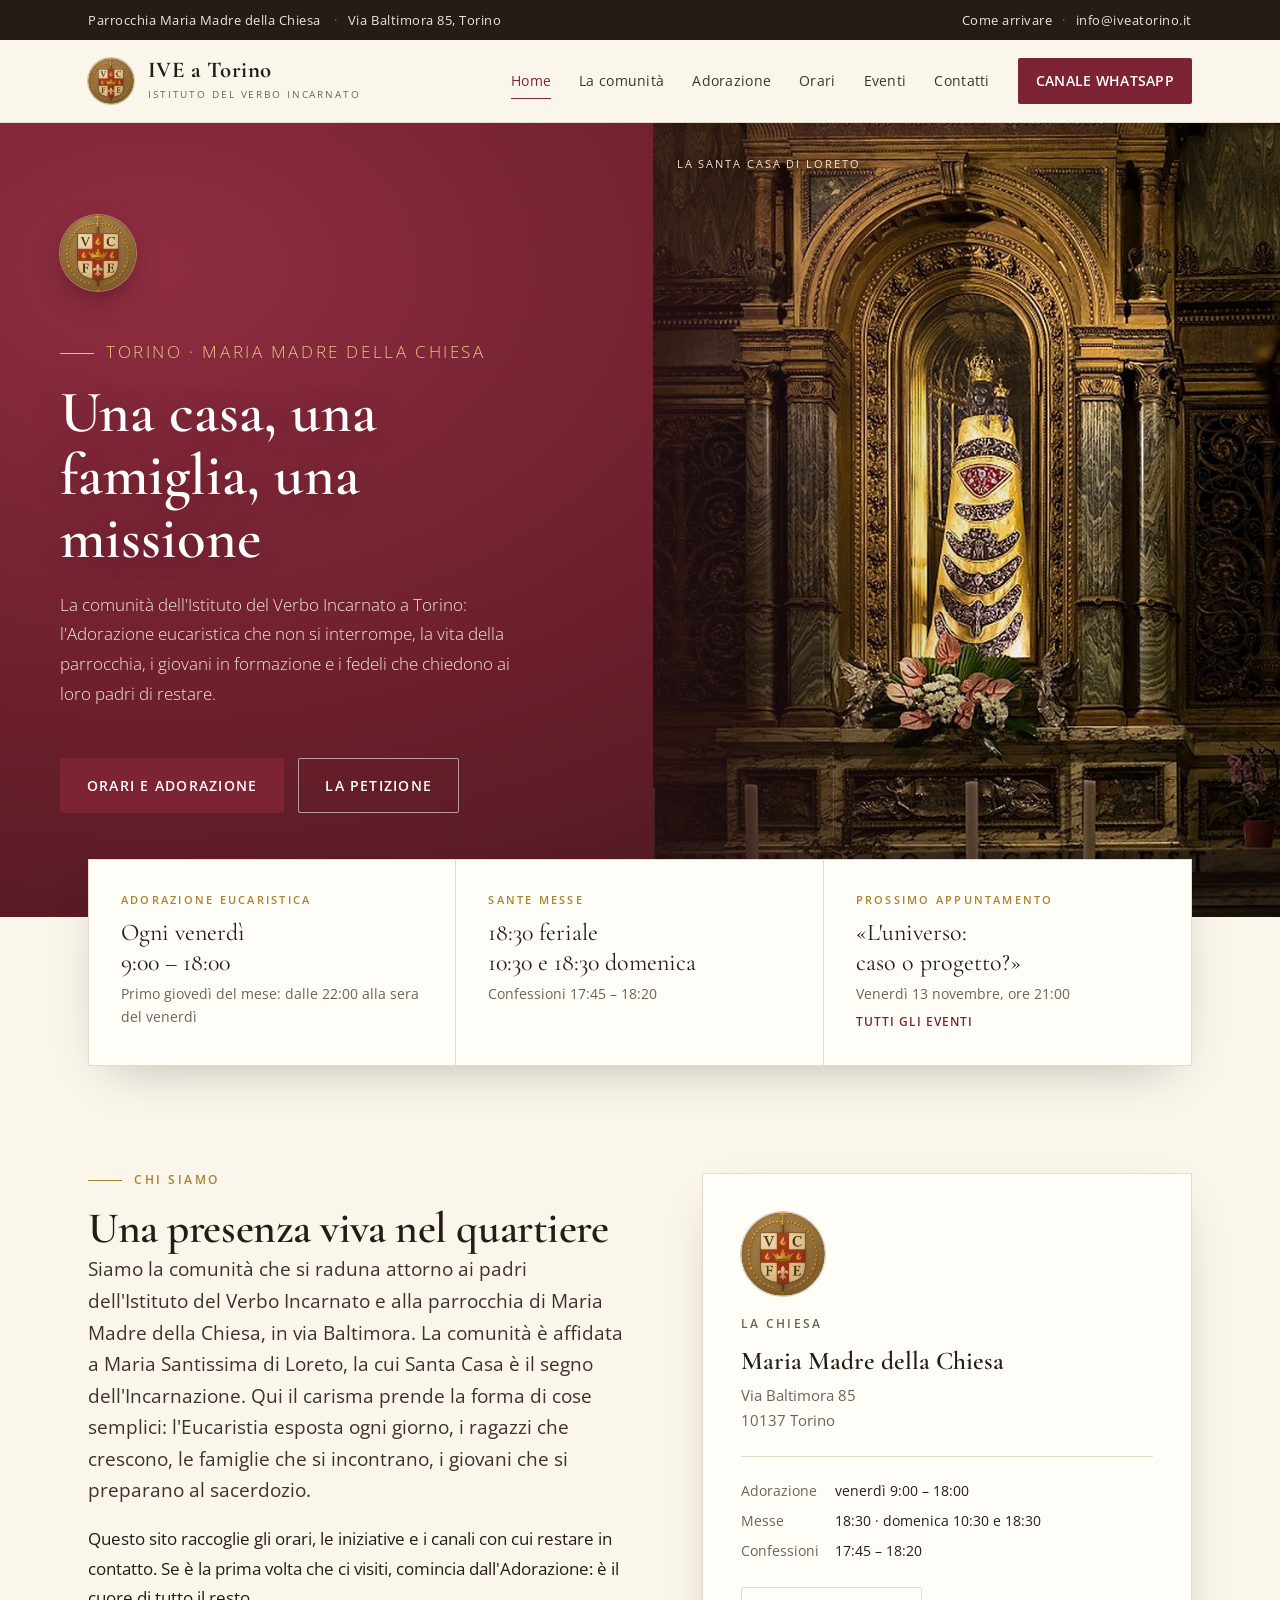
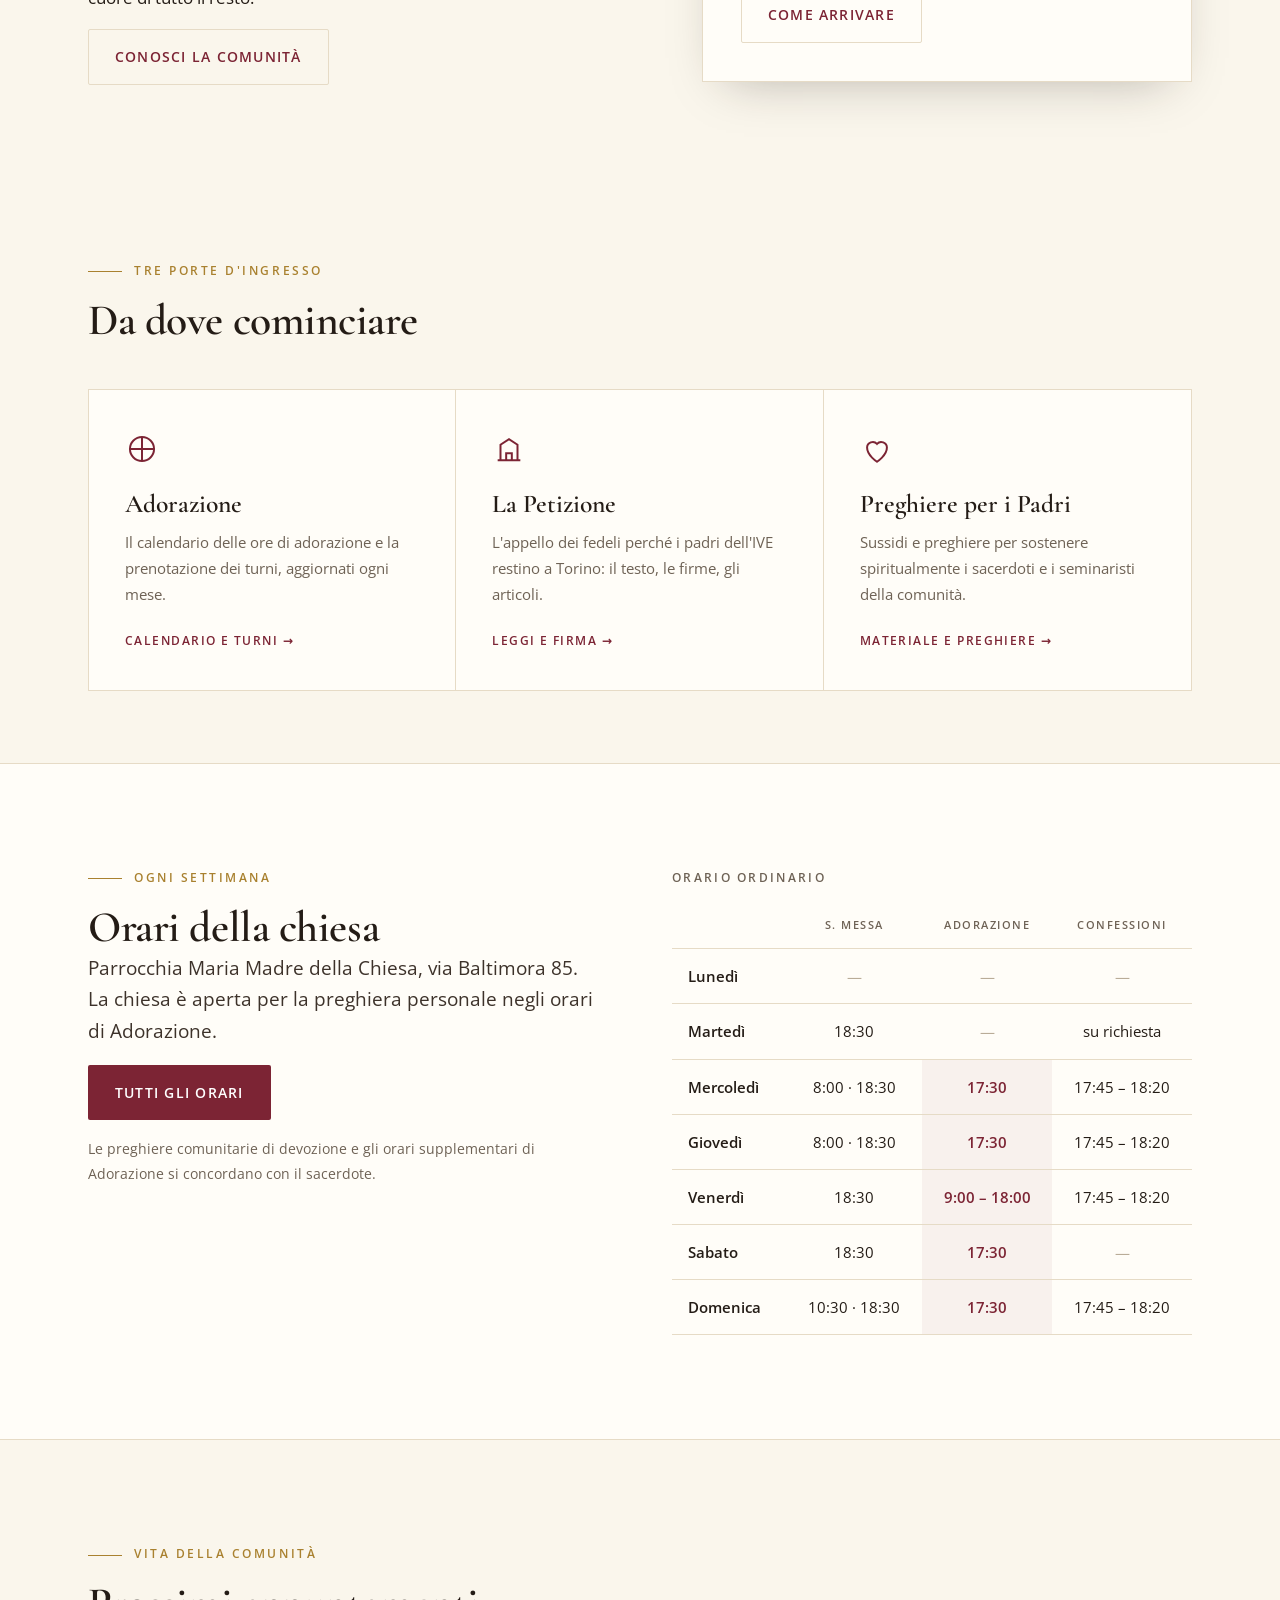
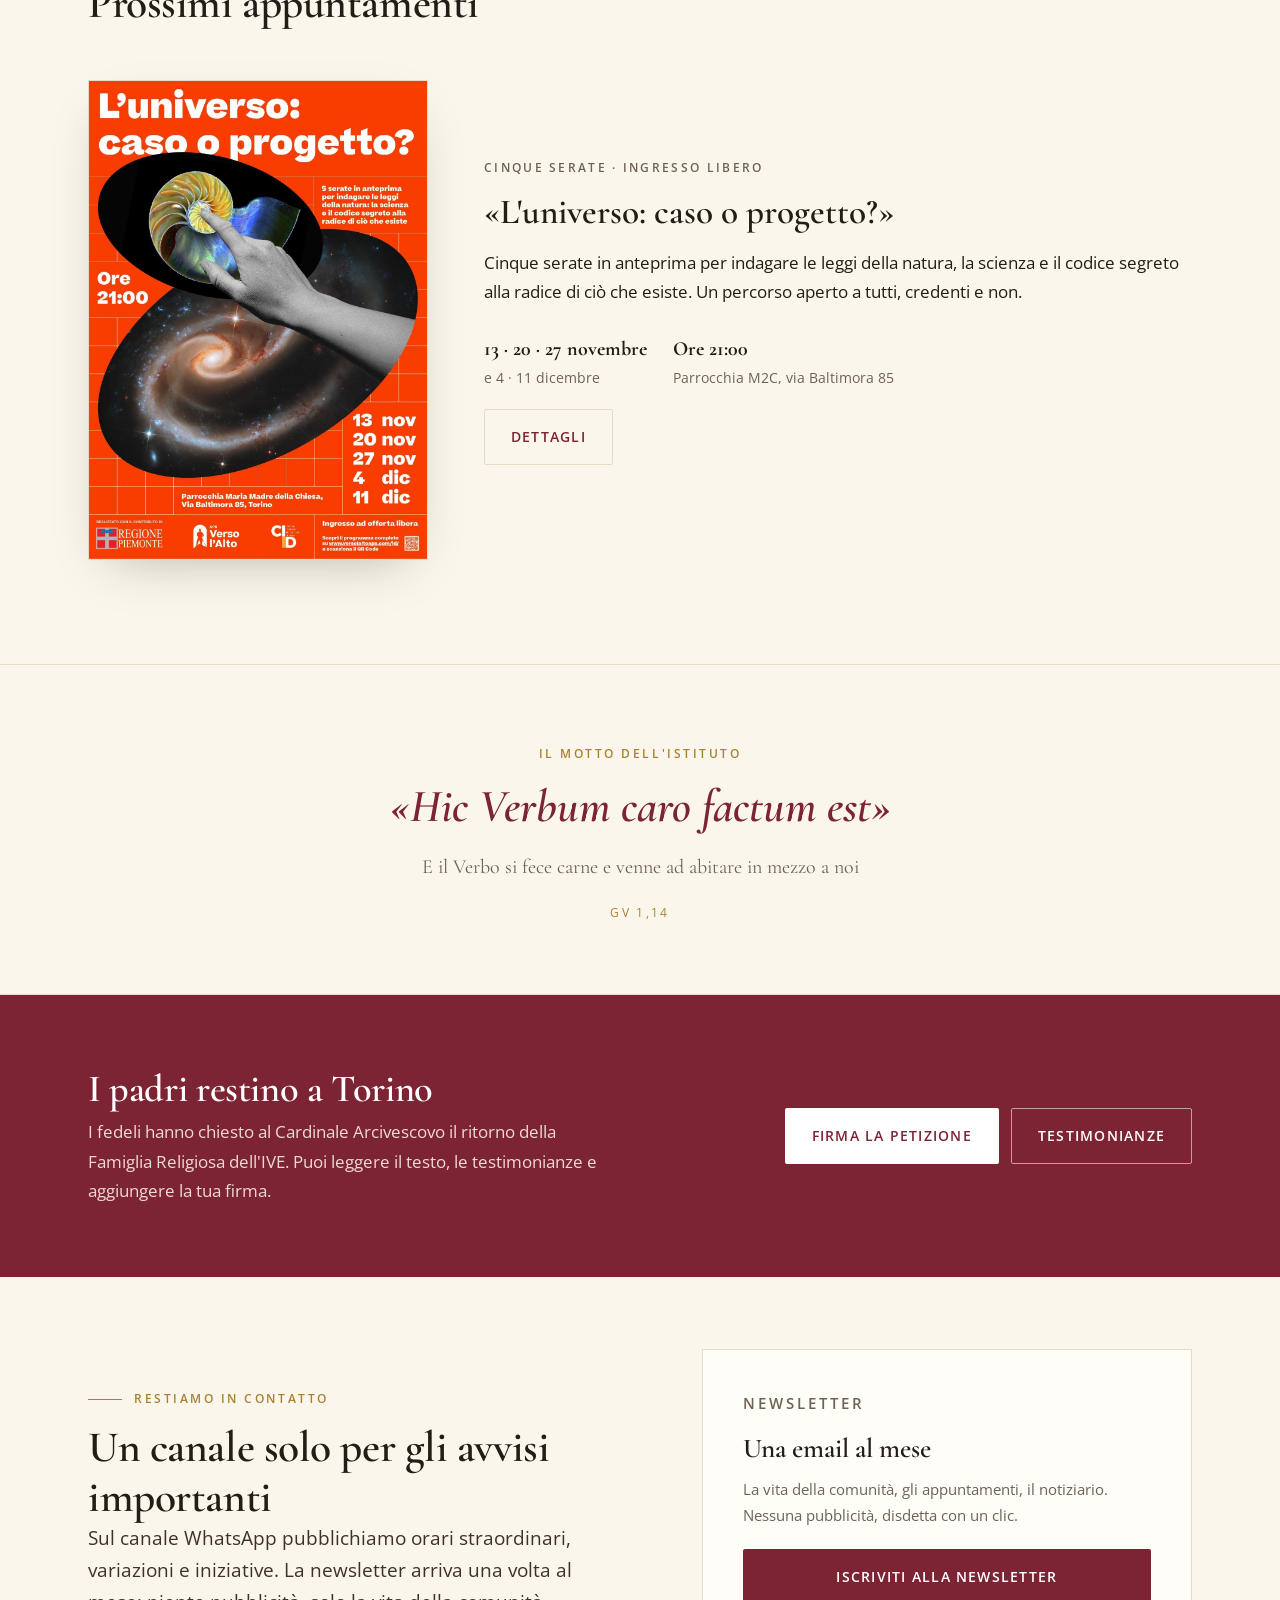
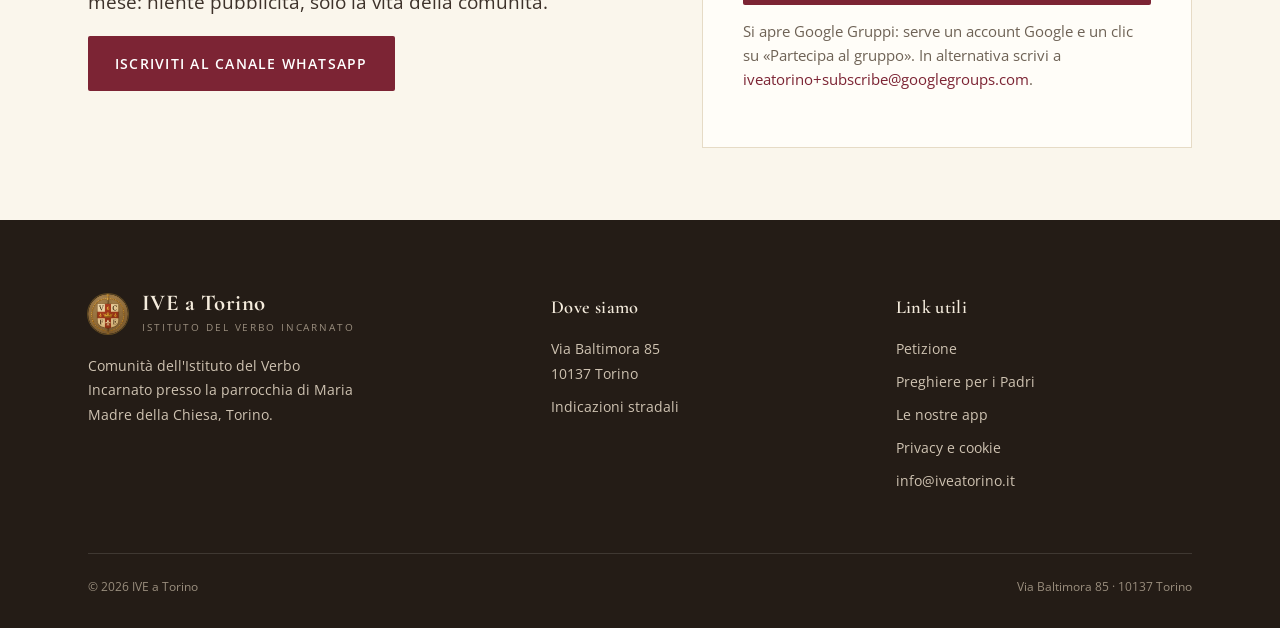
==== commit 4503080c: "Home con la Santa Casa di Loreto e sezione sulla patrona" ====
--- a/docs/index.html
+++ b/docs/index.html
@@ -44,7 +44,7 @@
 <main id="main">
 
 <div class="hero" id="top">
-  <div class="wrap">
+  <div class="hero-copy">
     <img class="hero-crest" src="assets/img/crest.png" alt="Stemma dell'Istituto del Verbo Incarnato">
     <p class="eyebrow">Torino · Maria Madre della Chiesa</p>
     <h1>Una casa, una famiglia, una missione</h1>
@@ -54,6 +54,10 @@
       <a class="btn btn-ghost" href="https://petizione.iveatorino.it/">La Petizione</a>
     </div>
   </div>
+  <figure class="hero-photo">
+    <img src="assets/img/loreto.jpg" alt="La Santa Casa di Loreto: l'altare con l'immagine della Madonna e l'iscrizione «Hic Verbum caro factum est»">
+    <figcaption>La Santa Casa di Loreto</figcaption>
+  </figure>
 </div>
 
 <div class="facts">
@@ -84,7 +88,7 @@
     <div>
       <p class="eyebrow">Chi siamo</p>
       <h2>Una presenza viva nel quartiere</h2>
-      <p class="lead">Siamo la comunità che si raduna attorno ai padri dell'Istituto del Verbo Incarnato e alla parrocchia di Maria Madre della Chiesa, in via Baltimora. Qui il carisma dell'Incarnazione prende la forma di cose semplici: l'Eucaristia esposta ogni giorno, i ragazzi che crescono, le famiglie che si incontrano, i giovani che si preparano al sacerdozio.</p>
+      <p class="lead">Siamo la comunità che si raduna attorno ai padri dell'Istituto del Verbo Incarnato e alla parrocchia di Maria Madre della Chiesa, in via Baltimora. La comunità è affidata a Maria Santissima di Loreto, la cui Santa Casa è il segno dell'Incarnazione. Qui il carisma prende la forma di cose semplici: l'Eucaristia esposta ogni giorno, i ragazzi che crescono, le famiglie che si incontrano, i giovani che si preparano al sacerdozio.</p>
       <p>Questo sito raccoglie gli orari, le iniziative e i canali con cui restare in contatto. Se è la prima volta che ci visiti, comincia dall'Adorazione: è il cuore di tutto il resto.</p>
       <a class="btn btn-line" href="comunita.html">Conosci la comunità</a>
     </div>
--- a/docs/assets/css/style.css
+++ b/docs/assets/css/style.css
@@ -78,18 +78,24 @@
 .burger{display:none;background:none;border:1px solid var(--line);border-radius:2px;padding:9px 11px;cursor:pointer}
 .burger span{display:block;width:20px;height:2px;background:var(--ink);margin:4px 0}
 
-/* hero home (fondo grafico, in attesa di una foto vera della chiesa) */
-.hero{position:relative;min-height:620px;display:flex;align-items:flex-end;color:#fff;isolation:isolate;overflow:hidden;
-  background:radial-gradient(120% 130% at 80% 15%,#8E2D40 0%,#6A1E2C 40%,#33161A 100%)}
-.hero::after{content:"";position:absolute;inset:0;z-index:1;pointer-events:none;
-  background:linear-gradient(180deg,rgba(20,10,12,.05) 0%,rgba(20,10,12,.12) 45%,rgba(20,10,12,.55) 100%)}
+/* hero home: testo a sinistra, Santa Casa di Loreto a destra */
+.hero{position:relative;display:grid;grid-template-columns:1.02fr .98fr;align-items:stretch;min-height:620px;color:#fff;overflow:hidden;
+  background:radial-gradient(120% 130% at 12% 18%,#8E2D40 0%,#6A1E2C 46%,#33161A 100%)}
+.hero-copy{display:flex;flex-direction:column;justify-content:center;position:relative;z-index:2;
+  padding:92px 56px 104px max(28px,calc((100vw - 1160px)/2))}
 .hero-crest{width:76px;height:76px;border-radius:50%;margin-bottom:26px;box-shadow:0 0 0 1px rgba(233,199,127,.55),0 10px 30px -10px rgba(0,0,0,.5)}
-.hero .wrap{position:relative;z-index:2;width:100%;padding-top:96px;padding-bottom:104px}
-.hero .eyebrow{color:#E9C77F}
+.hero .eyebrow{color:#E9C77F;letter-spacing:.15em}
 .hero .eyebrow::before{background:#E9C77F}
-.hero h1{color:#fff;font-size:clamp(2.6rem,5.4vw,4.4rem);line-height:1.06;max-width:16ch;text-shadow:0 2px 30px rgba(0,0,0,.3)}
-.hero p{max-width:56ch;font-size:1.14rem;color:#F2E9DA;margin-top:22px;font-weight:300}
-.hero .actions{display:flex;gap:14px;flex-wrap:wrap;margin-top:34px}
+.hero h1{color:#fff;font-size:clamp(2.5rem,4.6vw,3.9rem);line-height:1.07;max-width:15ch;text-shadow:0 2px 30px rgba(0,0,0,.25)}
+.hero p{max-width:46ch;font-size:1.08rem;color:#F2E9DA;margin-top:20px;font-weight:300}
+.hero .actions{display:flex;gap:14px;flex-wrap:wrap;margin-top:32px}
+.hero-photo{position:relative;margin:0;overflow:hidden}
+.hero-photo img{width:100%;height:100%;object-fit:cover;object-position:50% 30%;display:block}
+.hero-photo::after{content:"";position:absolute;inset:0;z-index:1;
+  background:linear-gradient(90deg,rgba(51,22,26,.62) 0%,rgba(51,22,26,.12) 38%,rgba(51,22,26,0) 70%)}
+.hero-photo figcaption{position:absolute;top:20px;left:24px;right:auto;bottom:auto;z-index:2;
+  font-size:.66rem;letter-spacing:.18em;text-transform:uppercase;color:#F3E6D3;
+  text-shadow:0 1px 10px rgba(0,0,0,.85)}
 
 /* hero interno */
 .page-hero{position:relative;min-height:330px;display:flex;align-items:flex-end;color:#fff;isolation:isolate;overflow:hidden;margin-bottom:-60px;
@@ -255,10 +261,15 @@
   .burger{display:block}
   .topbar{display:none}
   .hero-crest{width:62px;height:62px;margin-bottom:18px}
+  .hero .eyebrow{font-size:.66rem;letter-spacing:.11em}
+  .hero .eyebrow::before{width:22px;margin-right:8px}
   .issues{grid-template-columns:1fr}
   section{padding:72px 0}
-  .hero{min-height:520px}
-  .hero .wrap{padding-top:72px;padding-bottom:118px}
+  .hero{grid-template-columns:1fr;min-height:0}
+  .hero-photo{order:-1;aspect-ratio:4/3;max-height:400px}
+  .hero-photo::after{background:linear-gradient(180deg,rgba(20,10,12,.45),rgba(20,10,12,0) 40%,rgba(20,10,12,.35))}
+  .hero-photo figcaption{top:auto;bottom:14px;left:20px}
+  .hero-copy{padding:34px 28px 96px}
   .facts{margin-top:-46px}
   .page-hero{min-height:260px;margin-bottom:-40px}
   .page-hero .wrap{padding-bottom:96px;padding-top:50px}
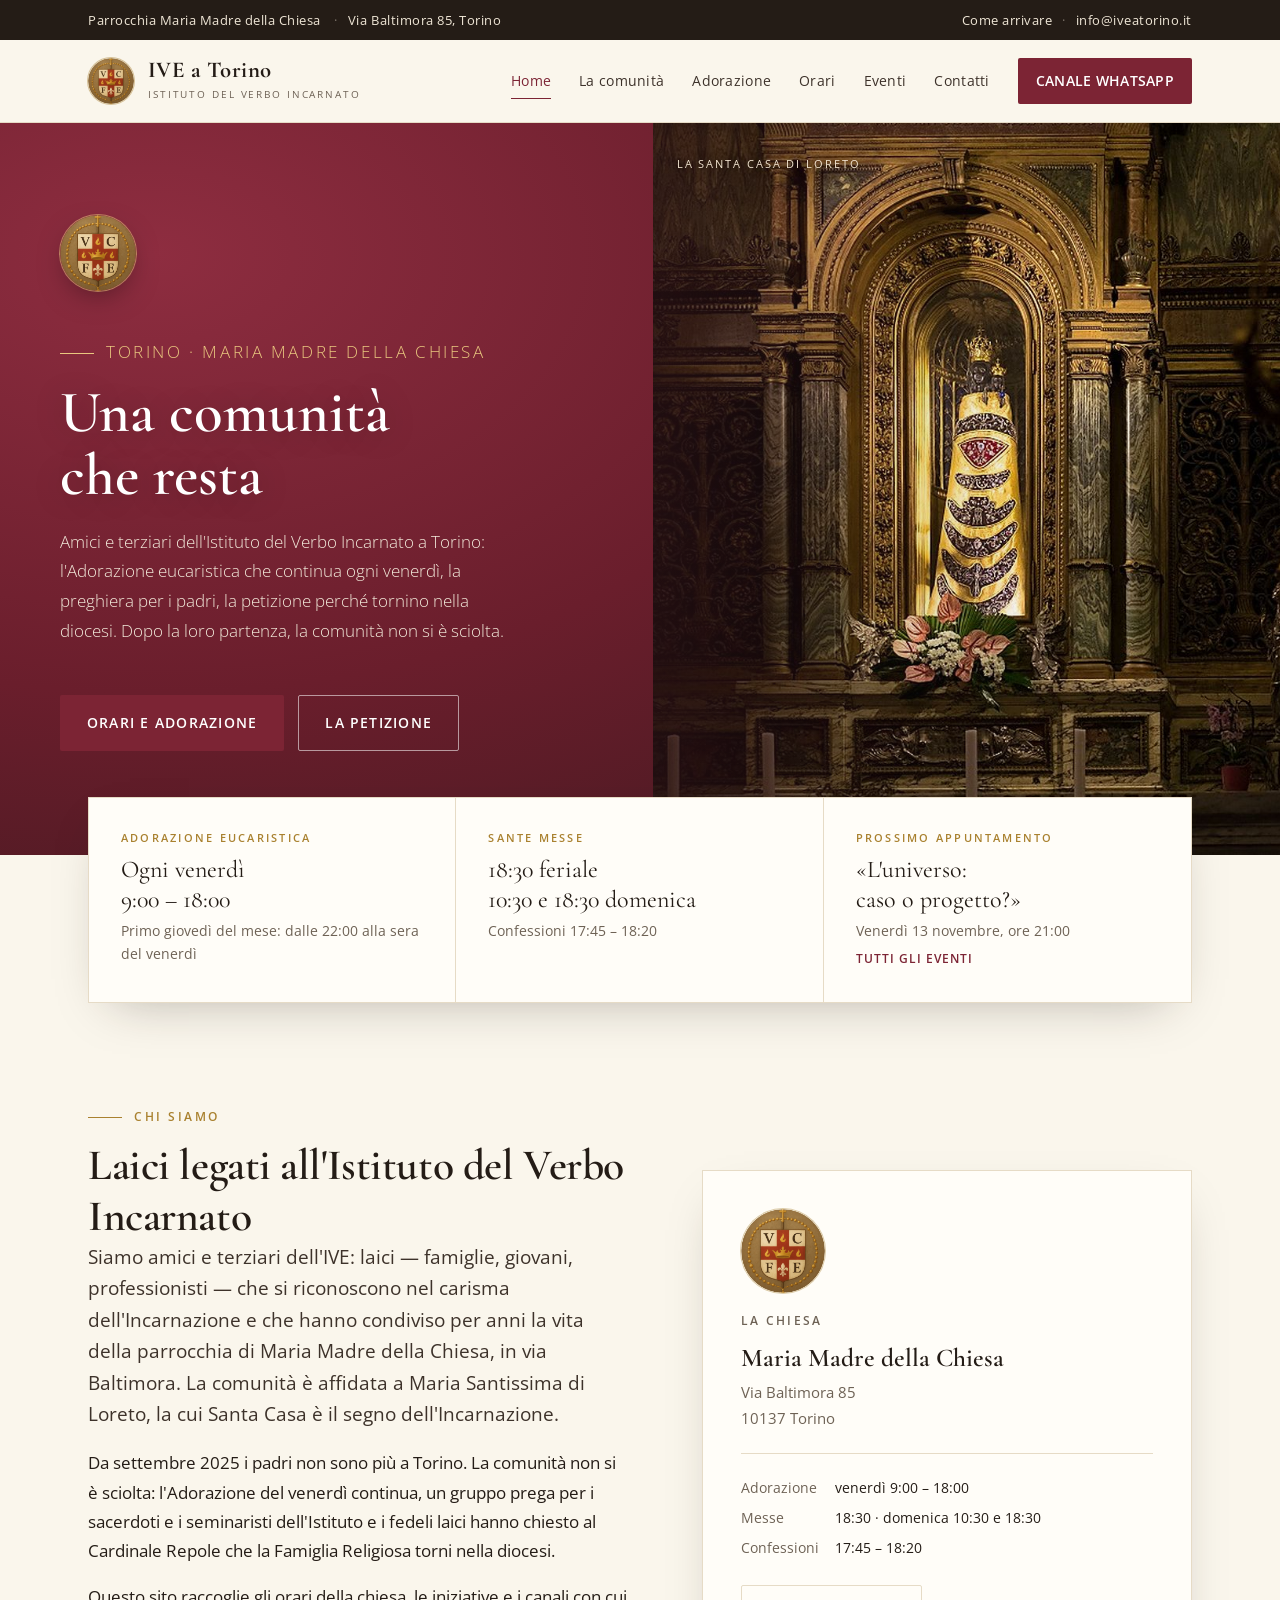
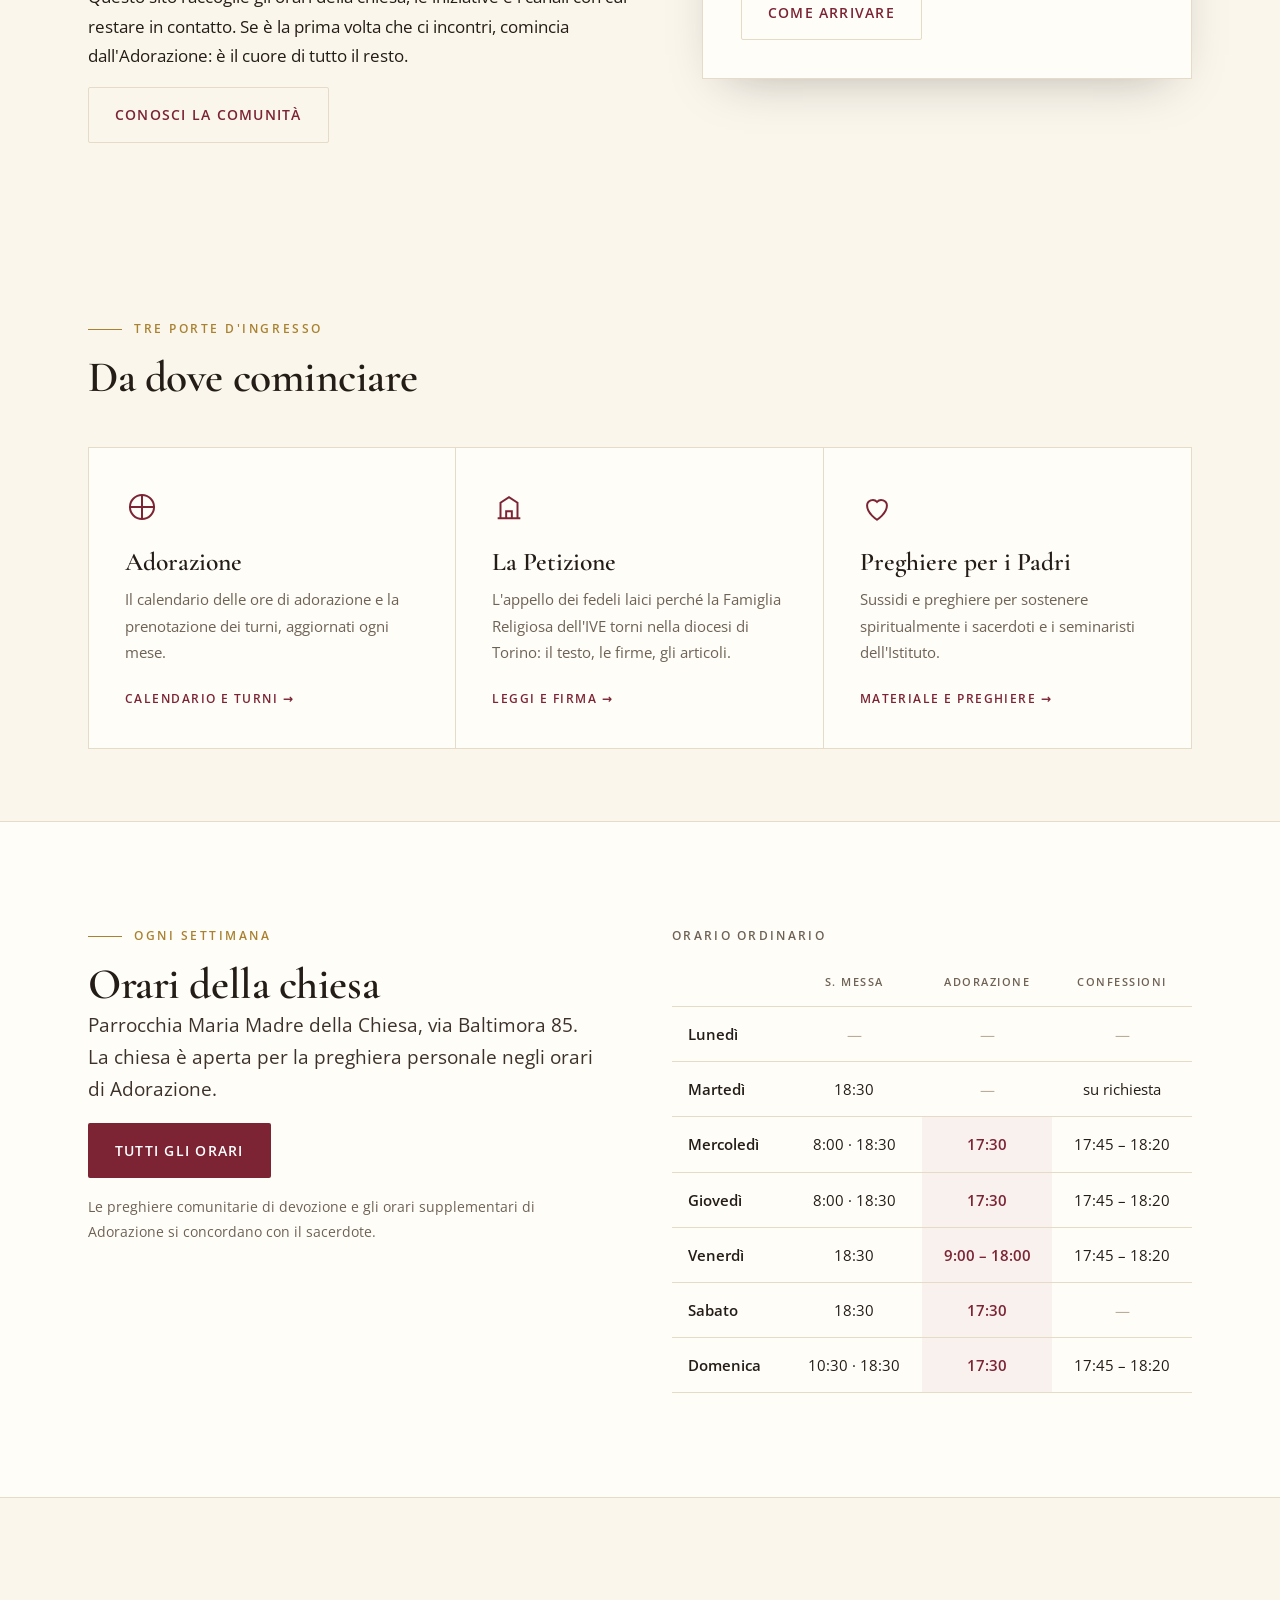
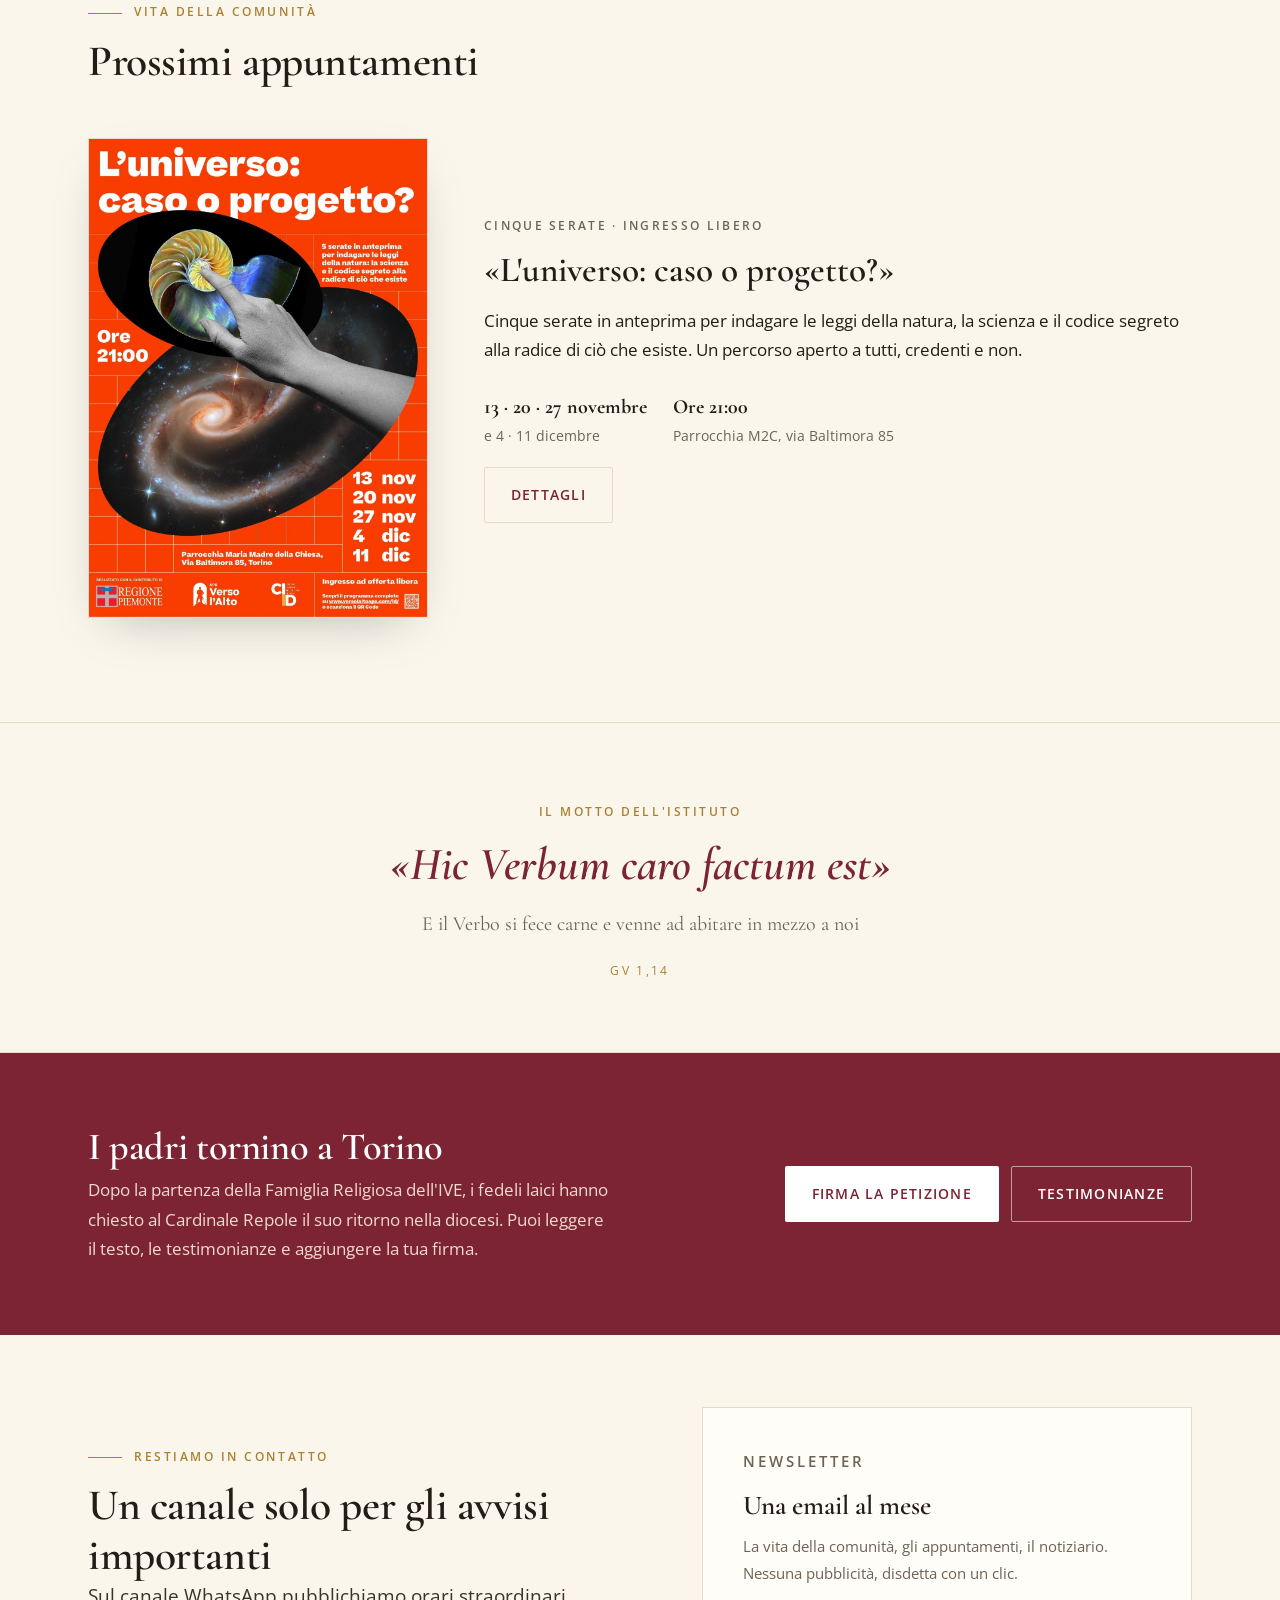
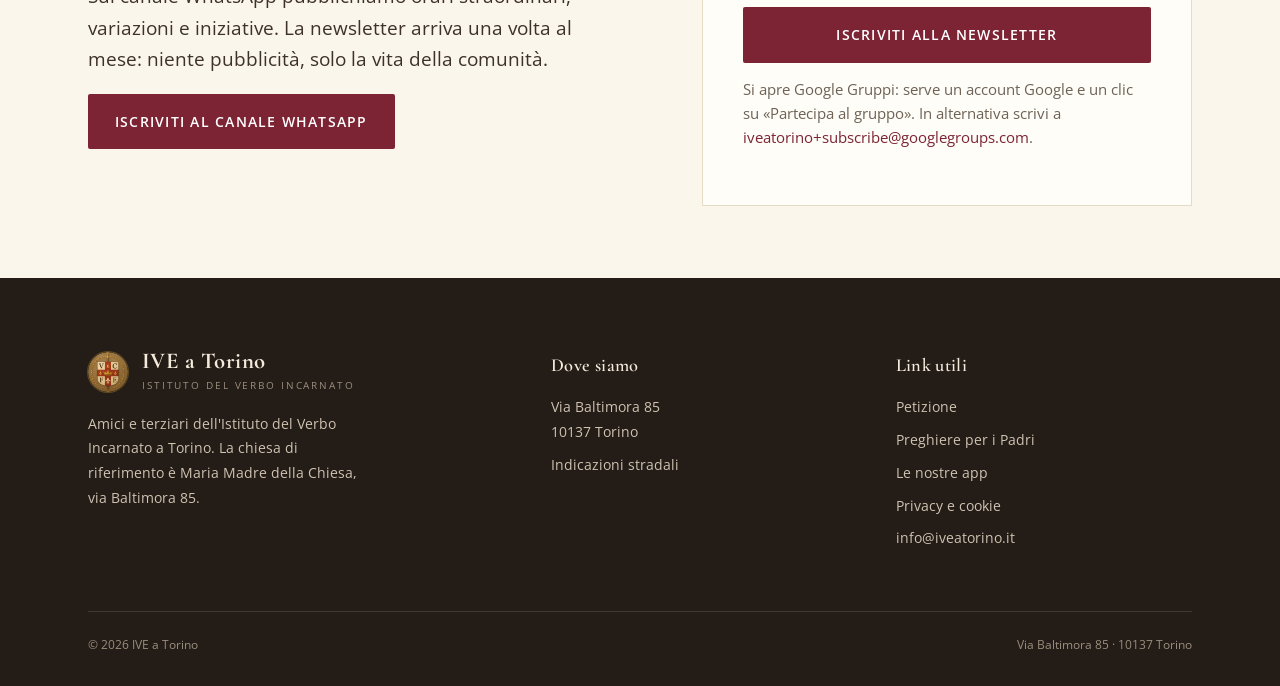
==== commit 33c5a1ad: "Riscritto il sito: amici e terziari dell'IVE dopo la partenza dei padri" ====
--- a/docs/index.html
+++ b/docs/index.html
@@ -3,13 +3,13 @@
 <head>
 <meta charset="utf-8">
 <meta name="viewport" content="width=device-width, initial-scale=1">
-<title>IVE a Torino — Comunità dell'Istituto del Verbo Incarnato</title>
-<meta name="description" content="La comunità dell'Istituto del Verbo Incarnato a Torino: Adorazione eucaristica, orari della parrocchia Maria Madre della Chiesa, eventi e contatti.">
+<title>IVE a Torino — Amici e terziari dell'Istituto del Verbo Incarnato</title>
+<meta name="description" content="La comunità laicale di amici e terziari dell'Istituto del Verbo Incarnato a Torino: Adorazione eucaristica, orari della chiesa di Maria Madre della Chiesa, petizione per il ritorno dei padri.">
 <link rel="canonical" href="https://www.iveatorino.it/index.html">
 <meta property="og:type" content="website">
 <meta property="og:site_name" content="IVE a Torino">
-<meta property="og:title" content="IVE a Torino — Comunità dell'Istituto del Verbo Incarnato">
-<meta property="og:description" content="La comunità dell'Istituto del Verbo Incarnato a Torino: Adorazione eucaristica, orari della parrocchia Maria Madre della Chiesa, eventi e contatti.">
+<meta property="og:title" content="IVE a Torino — Amici e terziari dell'Istituto del Verbo Incarnato">
+<meta property="og:description" content="La comunità laicale di amici e terziari dell'Istituto del Verbo Incarnato a Torino: Adorazione eucaristica, orari della chiesa di Maria Madre della Chiesa, petizione per il ritorno dei padri.">
 <meta property="og:image" content="https://www.iveatorino.it/assets/img/crest.png">
 <meta name="theme-color" content="#7C2434">
 <link rel="icon" href="assets/img/crest.png">
@@ -47,8 +47,8 @@
   <div class="hero-copy">
     <img class="hero-crest" src="assets/img/crest.png" alt="Stemma dell'Istituto del Verbo Incarnato">
     <p class="eyebrow">Torino · Maria Madre della Chiesa</p>
-    <h1>Una casa, una famiglia, una missione</h1>
-    <p>La comunità dell'Istituto del Verbo Incarnato a Torino: l'Adorazione eucaristica che non si interrompe, la vita della parrocchia, i giovani in formazione e i fedeli che chiedono ai loro padri di restare.</p>
+    <h1>Una comunità che resta</h1>
+    <p>Amici e terziari dell'Istituto del Verbo Incarnato a Torino: l'Adorazione eucaristica che continua ogni venerdì, la preghiera per i padri, la petizione perché tornino nella diocesi. Dopo la loro partenza, la comunità non si è sciolta.</p>
     <div class="actions">
       <a class="btn btn-primary" href="orari.html">Orari e Adorazione</a>
       <a class="btn btn-ghost" href="https://petizione.iveatorino.it/">La Petizione</a>
@@ -87,9 +87,10 @@
   <div class="wrap split">
     <div>
       <p class="eyebrow">Chi siamo</p>
-      <h2>Una presenza viva nel quartiere</h2>
-      <p class="lead">Siamo la comunità che si raduna attorno ai padri dell'Istituto del Verbo Incarnato e alla parrocchia di Maria Madre della Chiesa, in via Baltimora. La comunità è affidata a Maria Santissima di Loreto, la cui Santa Casa è il segno dell'Incarnazione. Qui il carisma prende la forma di cose semplici: l'Eucaristia esposta ogni giorno, i ragazzi che crescono, le famiglie che si incontrano, i giovani che si preparano al sacerdozio.</p>
-      <p>Questo sito raccoglie gli orari, le iniziative e i canali con cui restare in contatto. Se è la prima volta che ci visiti, comincia dall'Adorazione: è il cuore di tutto il resto.</p>
+      <h2>Laici legati all'Istituto del Verbo Incarnato</h2>
+      <p class="lead">Siamo amici e terziari dell'IVE: laici — famiglie, giovani, professionisti — che si riconoscono nel carisma dell'Incarnazione e che hanno condiviso per anni la vita della parrocchia di Maria Madre della Chiesa, in via Baltimora. La comunità è affidata a Maria Santissima di Loreto, la cui Santa Casa è il segno dell'Incarnazione.</p>
+      <p>Da settembre 2025 i padri non sono più a Torino. La comunità non si è sciolta: l'Adorazione del venerdì continua, un gruppo prega per i sacerdoti e i seminaristi dell'Istituto e i fedeli laici hanno chiesto al Cardinale Repole che la Famiglia Religiosa torni nella diocesi.</p>
+      <p>Questo sito raccoglie gli orari della chiesa, le iniziative e i canali con cui restare in contatto. Se è la prima volta che ci incontri, comincia dall'Adorazione: è il cuore di tutto il resto.</p>
       <a class="btn btn-line" href="comunita.html">Conosci la comunità</a>
     </div>
     <aside class="identity">
@@ -122,13 +123,13 @@
       <a class="door" href="https://petizione.iveatorino.it/">
         <svg viewBox="0 0 24 24" aria-hidden="true"><path d="M4 20h16M6 20V9l6-4 6 4v11"/><path d="M10 20v-5h4v5"/></svg>
         <h3>La Petizione</h3>
-        <p>L'appello dei fedeli perché i padri dell'IVE restino a Torino: il testo, le firme, gli articoli.</p>
+        <p>L'appello dei fedeli laici perché la Famiglia Religiosa dell'IVE torni nella diocesi di Torino: il testo, le firme, gli articoli.</p>
         <span class="go">Leggi e firma</span>
       </a>
       <a class="door" href="https://preghiere.iveatorino.it/">
         <svg viewBox="0 0 24 24" aria-hidden="true"><path d="M12 21s-7-4.4-7-10a4 4 0 0 1 7-2.6A4 4 0 0 1 19 11c0 5.6-7 10-7 10z"/></svg>
         <h3>Preghiere per i Padri</h3>
-        <p>Sussidi e preghiere per sostenere spiritualmente i sacerdoti e i seminaristi della comunità.</p>
+        <p>Sussidi e preghiere per sostenere spiritualmente i sacerdoti e i seminaristi dell'Istituto.</p>
         <span class="go">Materiale e preghiere</span>
       </a>
     </div>
@@ -195,8 +196,8 @@
 <section class="band tight" id="petizione">
   <div class="wrap">
     <div>
-      <h2>I padri restino a Torino</h2>
-      <p>I fedeli hanno chiesto al Cardinale Arcivescovo il ritorno della Famiglia Religiosa dell'IVE. Puoi leggere il testo, le testimonianze e aggiungere la tua firma.</p>
+      <h2>I padri tornino a Torino</h2>
+      <p>Dopo la partenza della Famiglia Religiosa dell'IVE, i fedeli laici hanno chiesto al Cardinale Repole il suo ritorno nella diocesi. Puoi leggere il testo, le testimonianze e aggiungere la tua firma.</p>
     </div>
     <div class="actions">
       <a class="btn btn-white" href="https://petizione.iveatorino.it/">Firma la petizione</a>
@@ -232,7 +233,7 @@
           <img src="assets/img/crest.png" alt="" style="width:40px;height:40px">
           <span><b>IVE a Torino</b><small>Istituto del Verbo Incarnato</small></span>
         </a>
-        <p style="margin-top:18px;max-width:34ch">Comunità dell'Istituto del Verbo Incarnato presso la parrocchia di Maria Madre della Chiesa, Torino.</p>
+        <p style="margin-top:18px;max-width:34ch">Amici e terziari dell'Istituto del Verbo Incarnato a Torino. La chiesa di riferimento è Maria Madre della Chiesa, via Baltimora 85.</p>
       </div>
       <div>
         <h4>Dove siamo</h4>
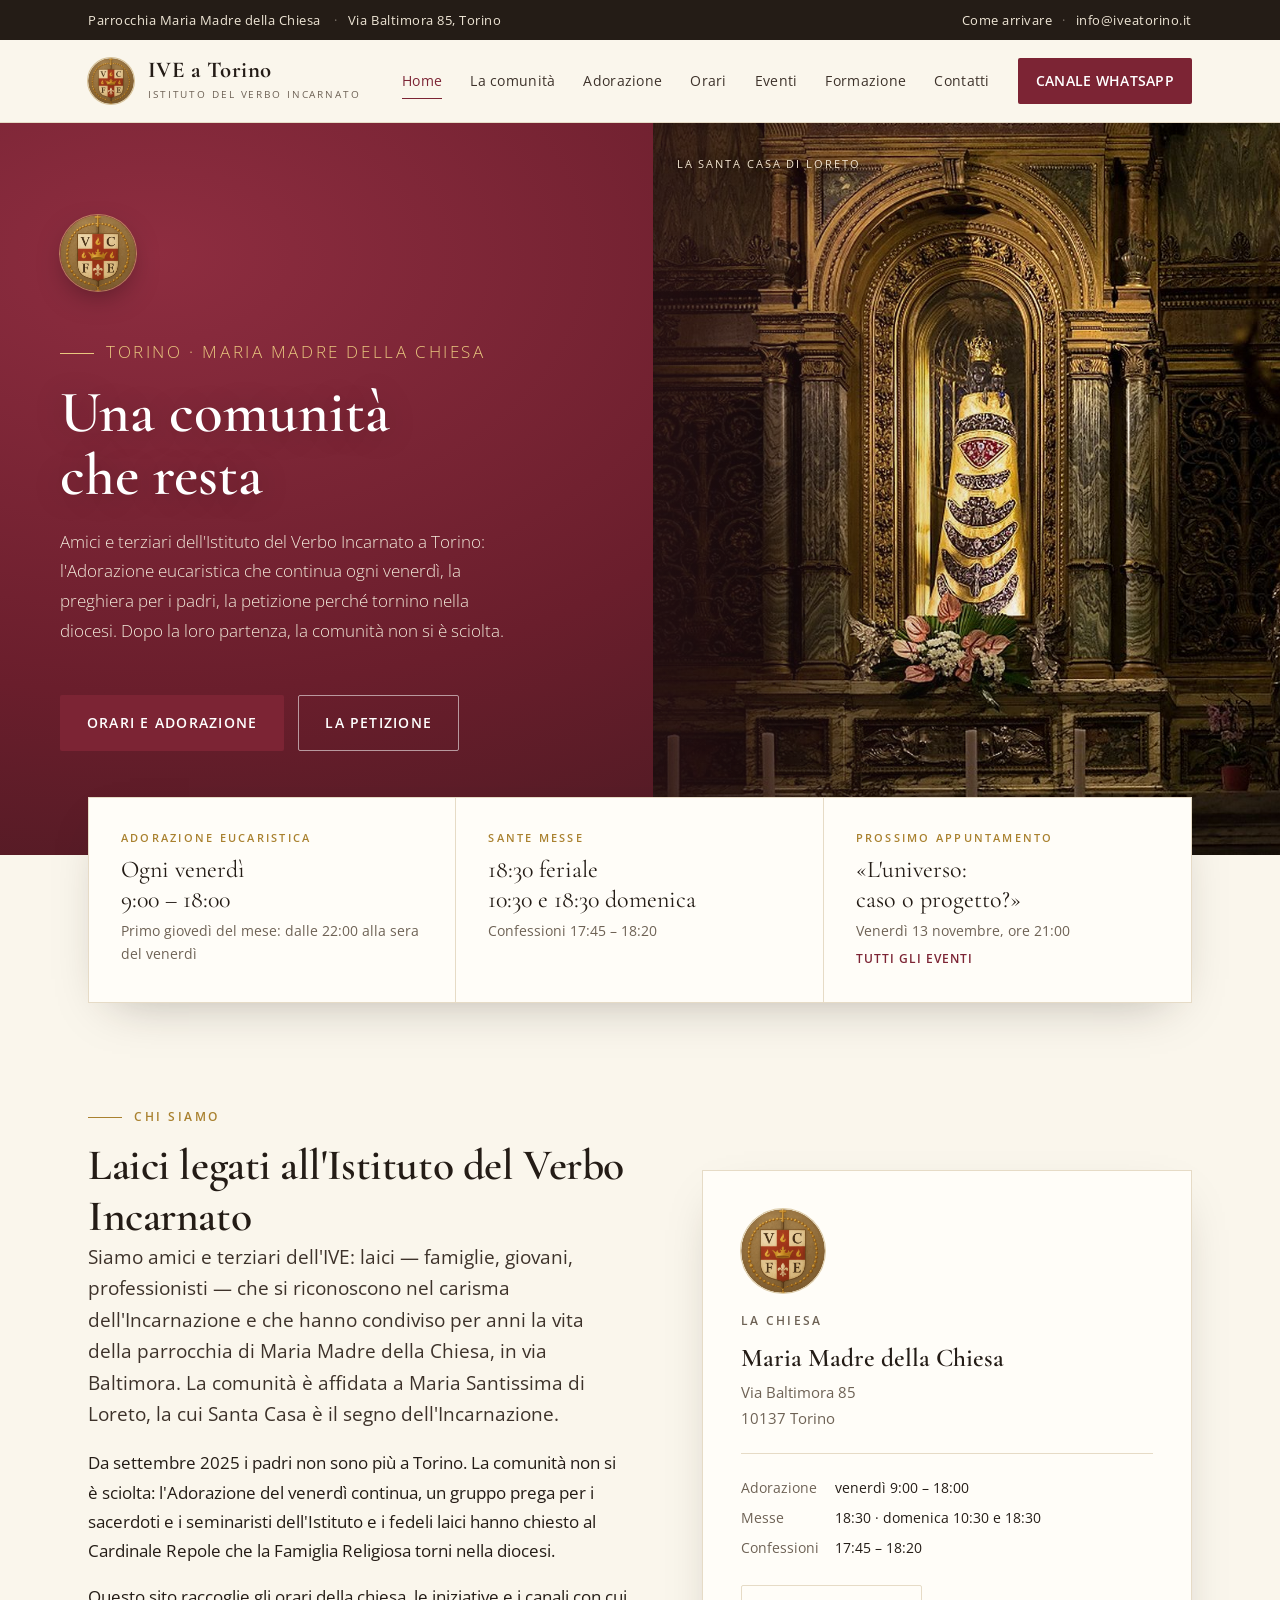
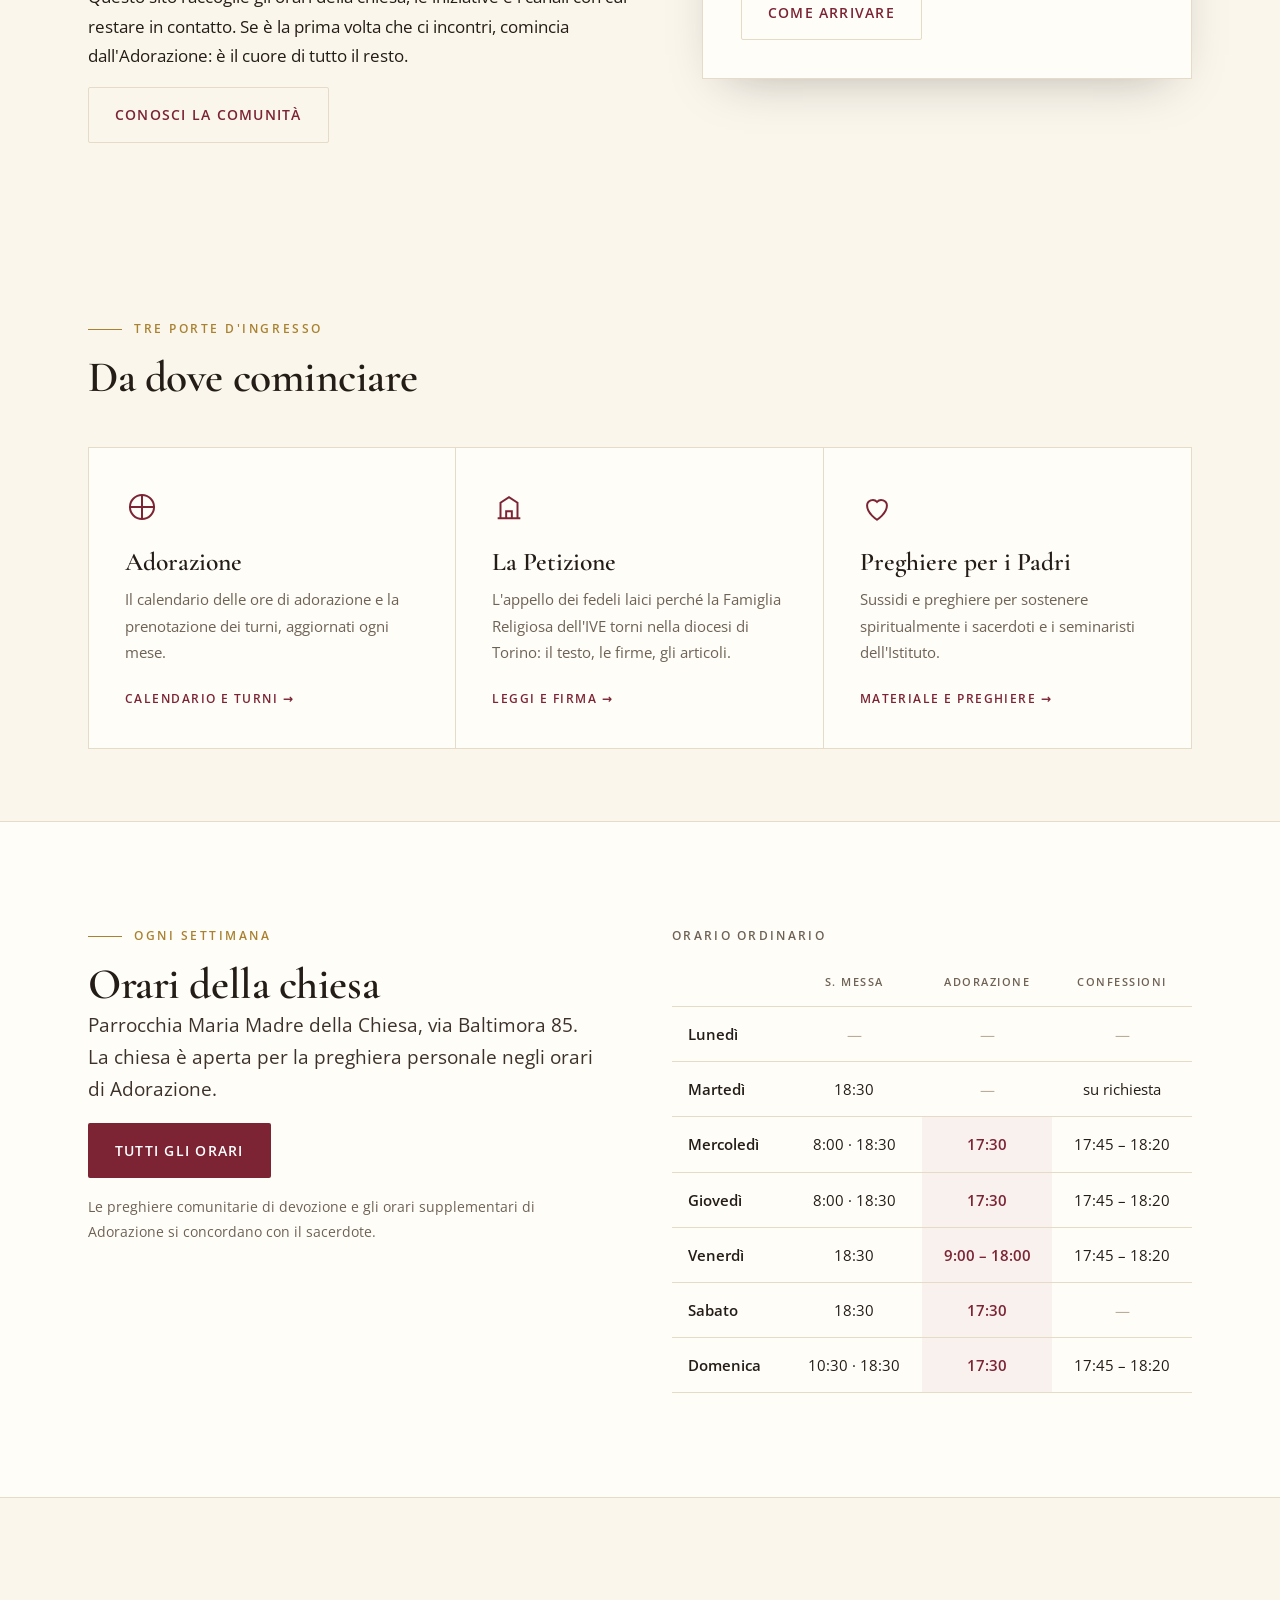
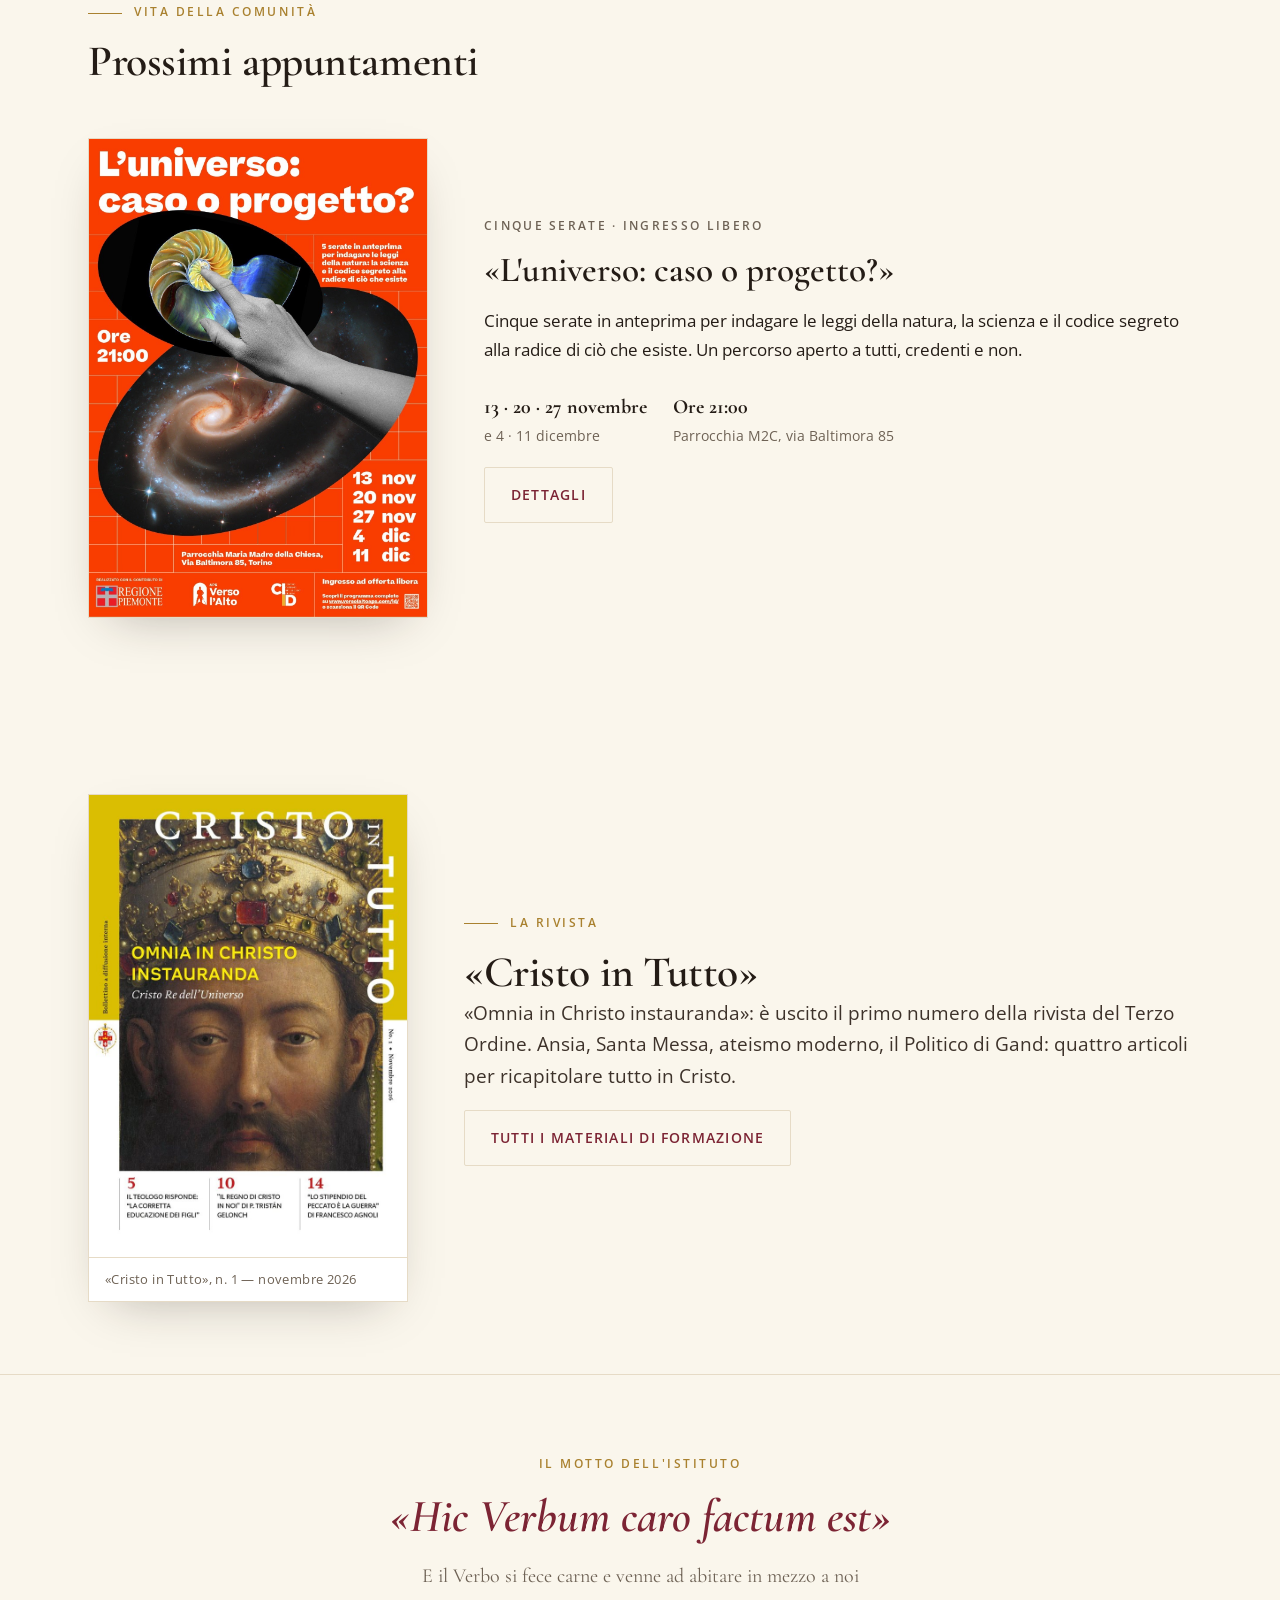
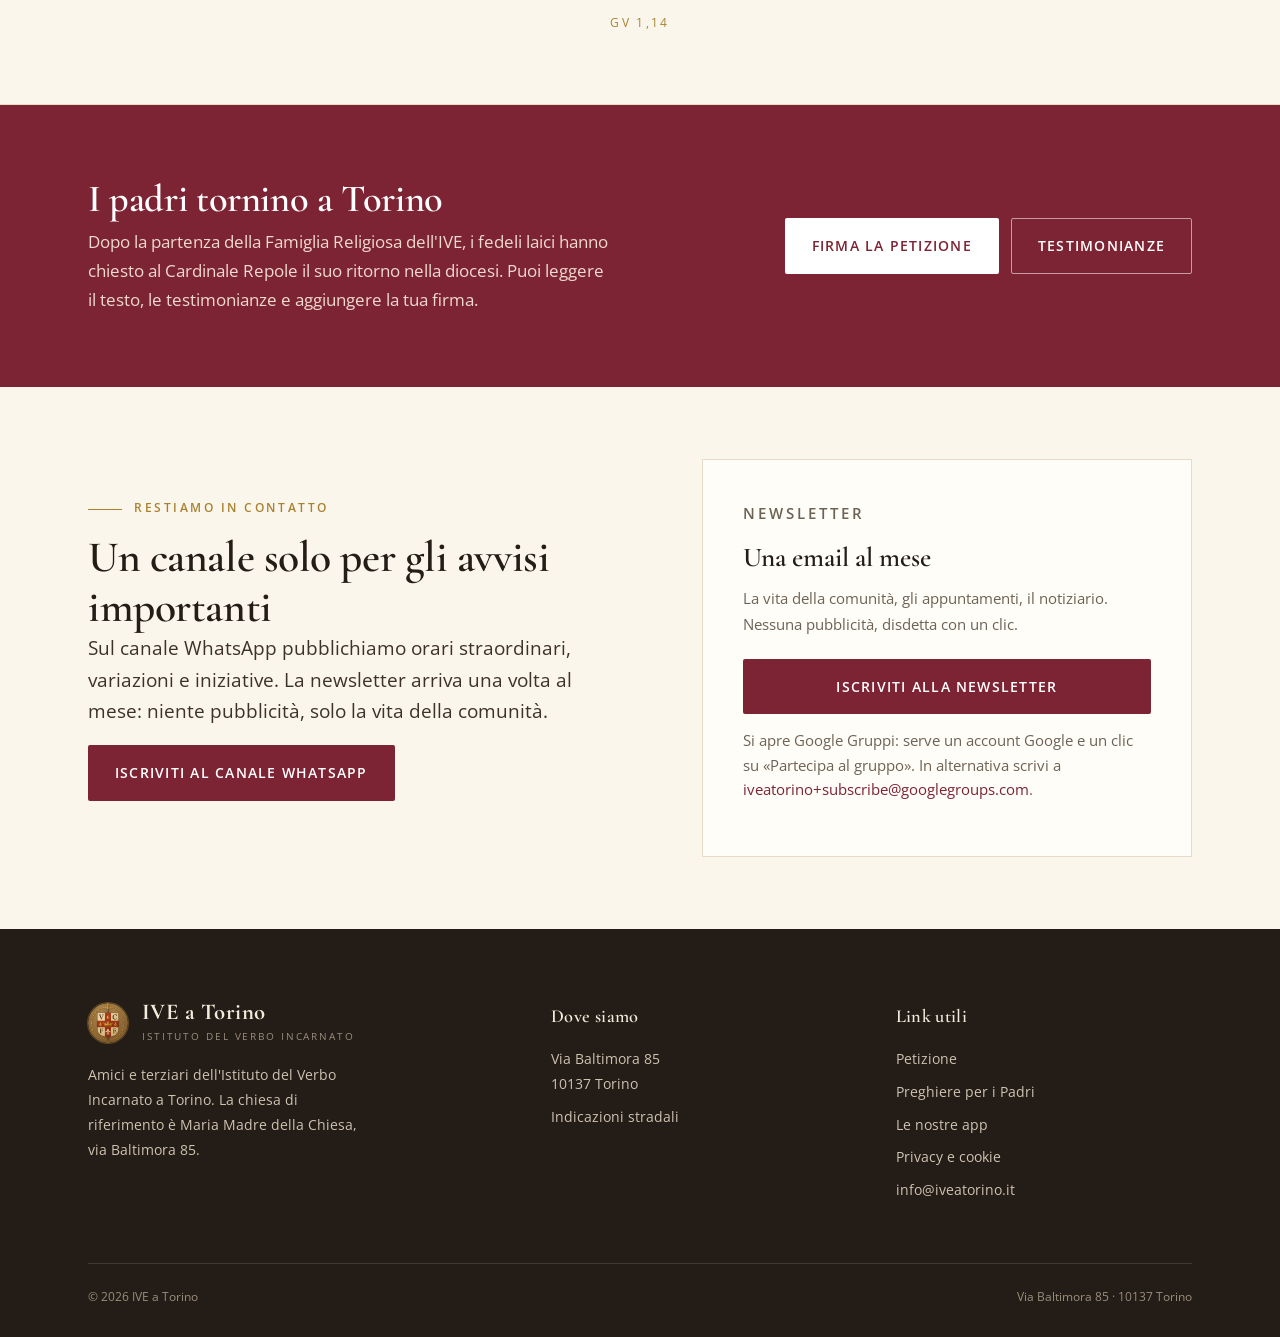
==== commit 15a455d7: "Formazione: collana Virtus, documenti e rivista Cristo in Tutto (anteprima locale, non pubblicata)" ====
--- a/docs/index.html
+++ b/docs/index.html
@@ -36,7 +36,7 @@
       <span></span><span></span><span></span>
     </button>
     <nav class="links" id="menu">
-      <a href="index.html" class="on">Home</a><a href="comunita.html">La comunità</a><a href="adorazione.html">Adorazione</a><a href="orari.html">Orari</a><a href="eventi.html">Eventi</a><a href="contatti.html">Contatti</a>
+      <a href="index.html" class="on">Home</a><a href="comunita.html">La comunità</a><a href="adorazione.html">Adorazione</a><a href="orari.html">Orari</a><a href="eventi.html">Eventi</a><a href="formazione.html">Formazione</a><a href="contatti.html">Contatti</a>
       <a class="cta" href="https://whatsapp.com/channel/0029Vb6V2S27Noa7Re3MLe0u">Canale WhatsApp</a>
     </nav>
   </div>
@@ -184,6 +184,21 @@
   </div>
 </section>
 
+<section class="tight" id="rivista">
+  <div class="wrap rivista">
+    <figure class="poster" style="max-width:320px">
+      <img src="assets/img/rivista-cristo-in-tutto.jpg" alt="Copertina del primo numero della rivista «Cristo in Tutto», novembre 2026">
+      <figcaption>«Cristo in Tutto», n. 1 — novembre 2026</figcaption>
+    </figure>
+    <div>
+      <p class="eyebrow">La rivista</p>
+      <h2>«Cristo in Tutto»</h2>
+      <p class="lead">«Omnia in Christo instauranda»: è uscito il primo numero della rivista del Terzo Ordine. Ansia, Santa Messa, ateismo moderno, il Politico di Gand: quattro articoli per ricapitolare tutto in Cristo.</p>
+      <p><a class="btn btn-line" href="formazione.html">Tutti i materiali di formazione</a></p>
+    </div>
+  </div>
+</section>
+
 <section class="quote tight">
   <div class="wrap">
     <p class="eyebrow" style="text-align:center">Il motto dell'Istituto</p>
--- a/docs/assets/css/style.css
+++ b/docs/assets/css/style.css
@@ -216,6 +216,25 @@
 ol.steps li::before{content:counter(s);position:absolute;left:0;top:0;width:30px;height:30px;border:1px solid var(--line);border-radius:50%;display:grid;place-items:center;font-family:"Cormorant Garamond",serif;font-size:1rem;color:var(--wine);background:#fff}
 
 /* figure */
+/* ---------- formazione: schede PDF ---------- */
+.docs{display:grid;grid-template-columns:repeat(3,1fr);gap:1px;background:var(--line);border:1px solid var(--line)}
+.doc{background:var(--paper);padding:28px 26px 24px;display:flex;flex-direction:column;transition:.2s}
+.doc:hover{background:#FFF9EC}
+.doc .n{font-size:.68rem;letter-spacing:.18em;text-transform:uppercase;color:var(--gold);font-weight:600;margin:0 0 10px}
+.doc h3{font-size:1.34rem;line-height:1.24;margin:0 0 8px}
+.doc .sub{font-size:.9rem;color:var(--muted);line-height:1.5;margin:0 0 6px}
+.doc .meta{margin:auto 0 16px;padding-top:16px;border-top:1px solid var(--line);font-size:.78rem;color:var(--muted);letter-spacing:.04em}
+.doc .dl{font-size:.74rem;letter-spacing:.12em;text-transform:uppercase;font-weight:600;color:var(--wine)}
+.doc .dl::after{content:" →"}
+
+/* ---------- locandine ---------- */
+.poster{background:#fff;border:1px solid var(--line);box-shadow:var(--shadow)}
+.poster img{width:100%;height:auto}
+.poster figcaption{padding:12px 16px;border-top:1px solid var(--line);font-size:.82rem;color:var(--muted);line-height:1.45}
+.poster figcaption b{display:block;font-family:"Cormorant Garamond",serif;font-size:1.05rem;font-weight:600;color:var(--ink);margin-bottom:2px}
+.twoup{display:grid;grid-template-columns:repeat(2,minmax(0,1fr));gap:44px;align-items:start;margin-top:38px;max-width:880px}
+.rivista{display:grid;grid-template-columns:320px 1fr;gap:56px;align-items:center}
+
 figure{margin:0}
 figcaption{font-size:.8rem;color:var(--muted);margin-top:12px;letter-spacing:.03em}
 
@@ -242,6 +261,9 @@
   .door:last-child{border-bottom:none}
   .event{grid-template-columns:1fr;gap:34px}
   .event img{max-width:320px}
+  .docs{grid-template-columns:repeat(2,1fr)}
+  .twoup{grid-template-columns:1fr;max-width:420px}
+  .rivista{grid-template-columns:1fr;gap:34px}
   .facts .card{grid-template-columns:1fr}
   .fact{border-right:none;border-bottom:1px solid var(--line)}
   .fact:last-child{border-bottom:none}
@@ -264,6 +286,8 @@
   .hero .eyebrow{font-size:.66rem;letter-spacing:.11em}
   .hero .eyebrow::before{width:22px;margin-right:8px}
   .issues{grid-template-columns:1fr}
+  .docs{grid-template-columns:1fr}
+  .twoup{max-width:none}
   section{padding:72px 0}
   .hero{grid-template-columns:1fr;min-height:0}
   .hero-photo{order:-1;aspect-ratio:4/3;max-height:400px}
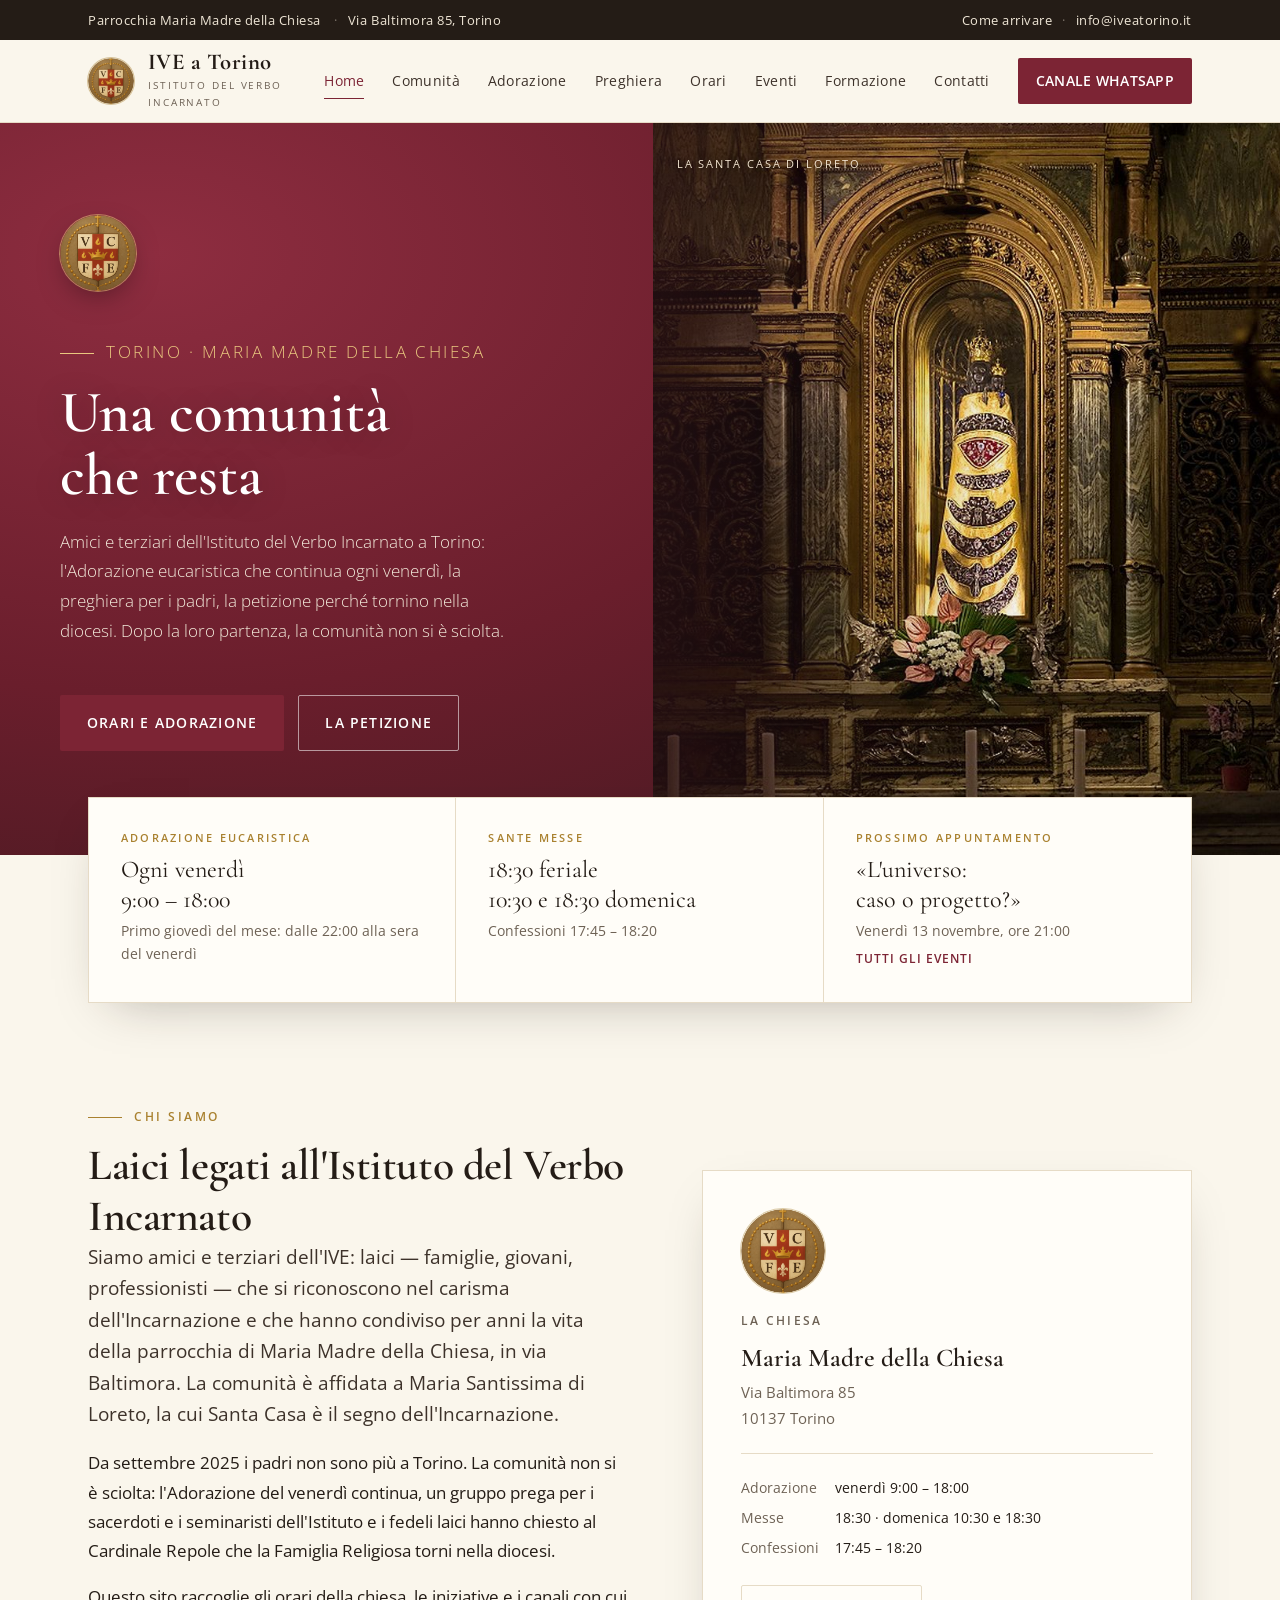
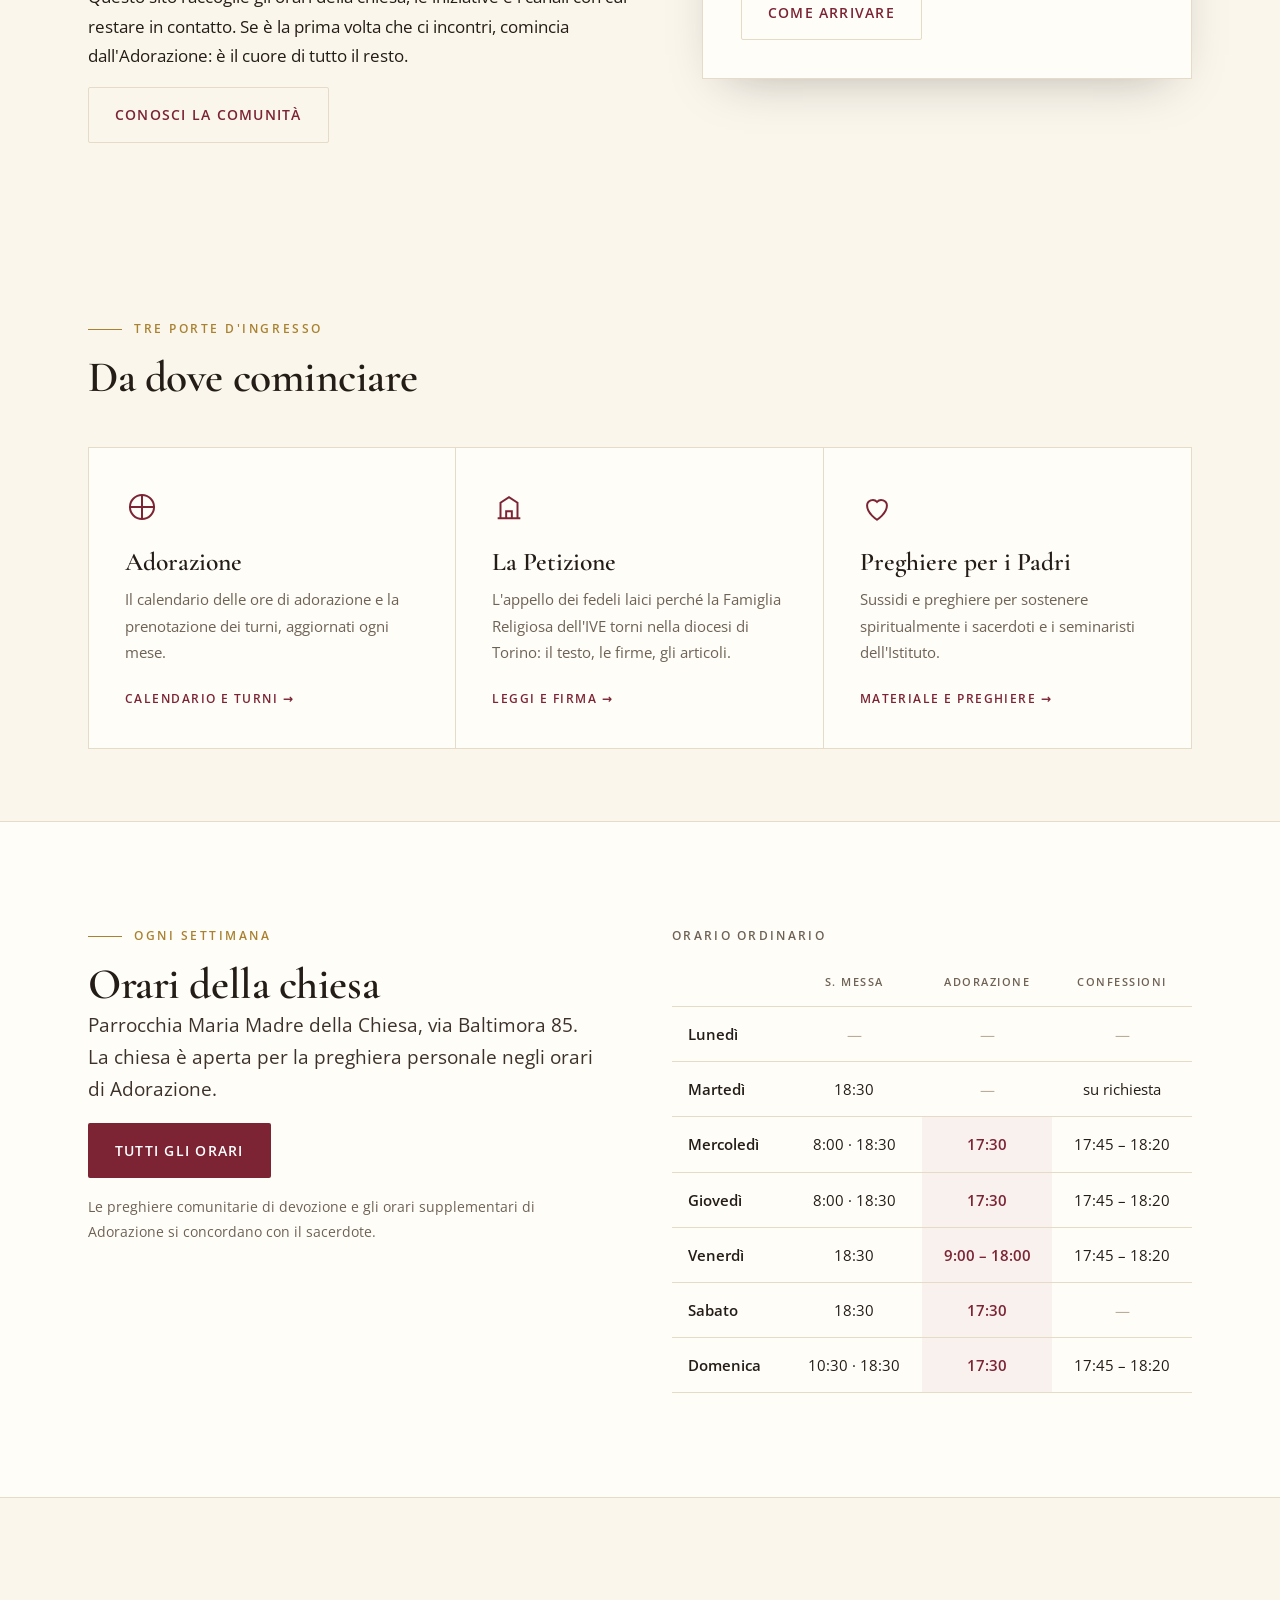
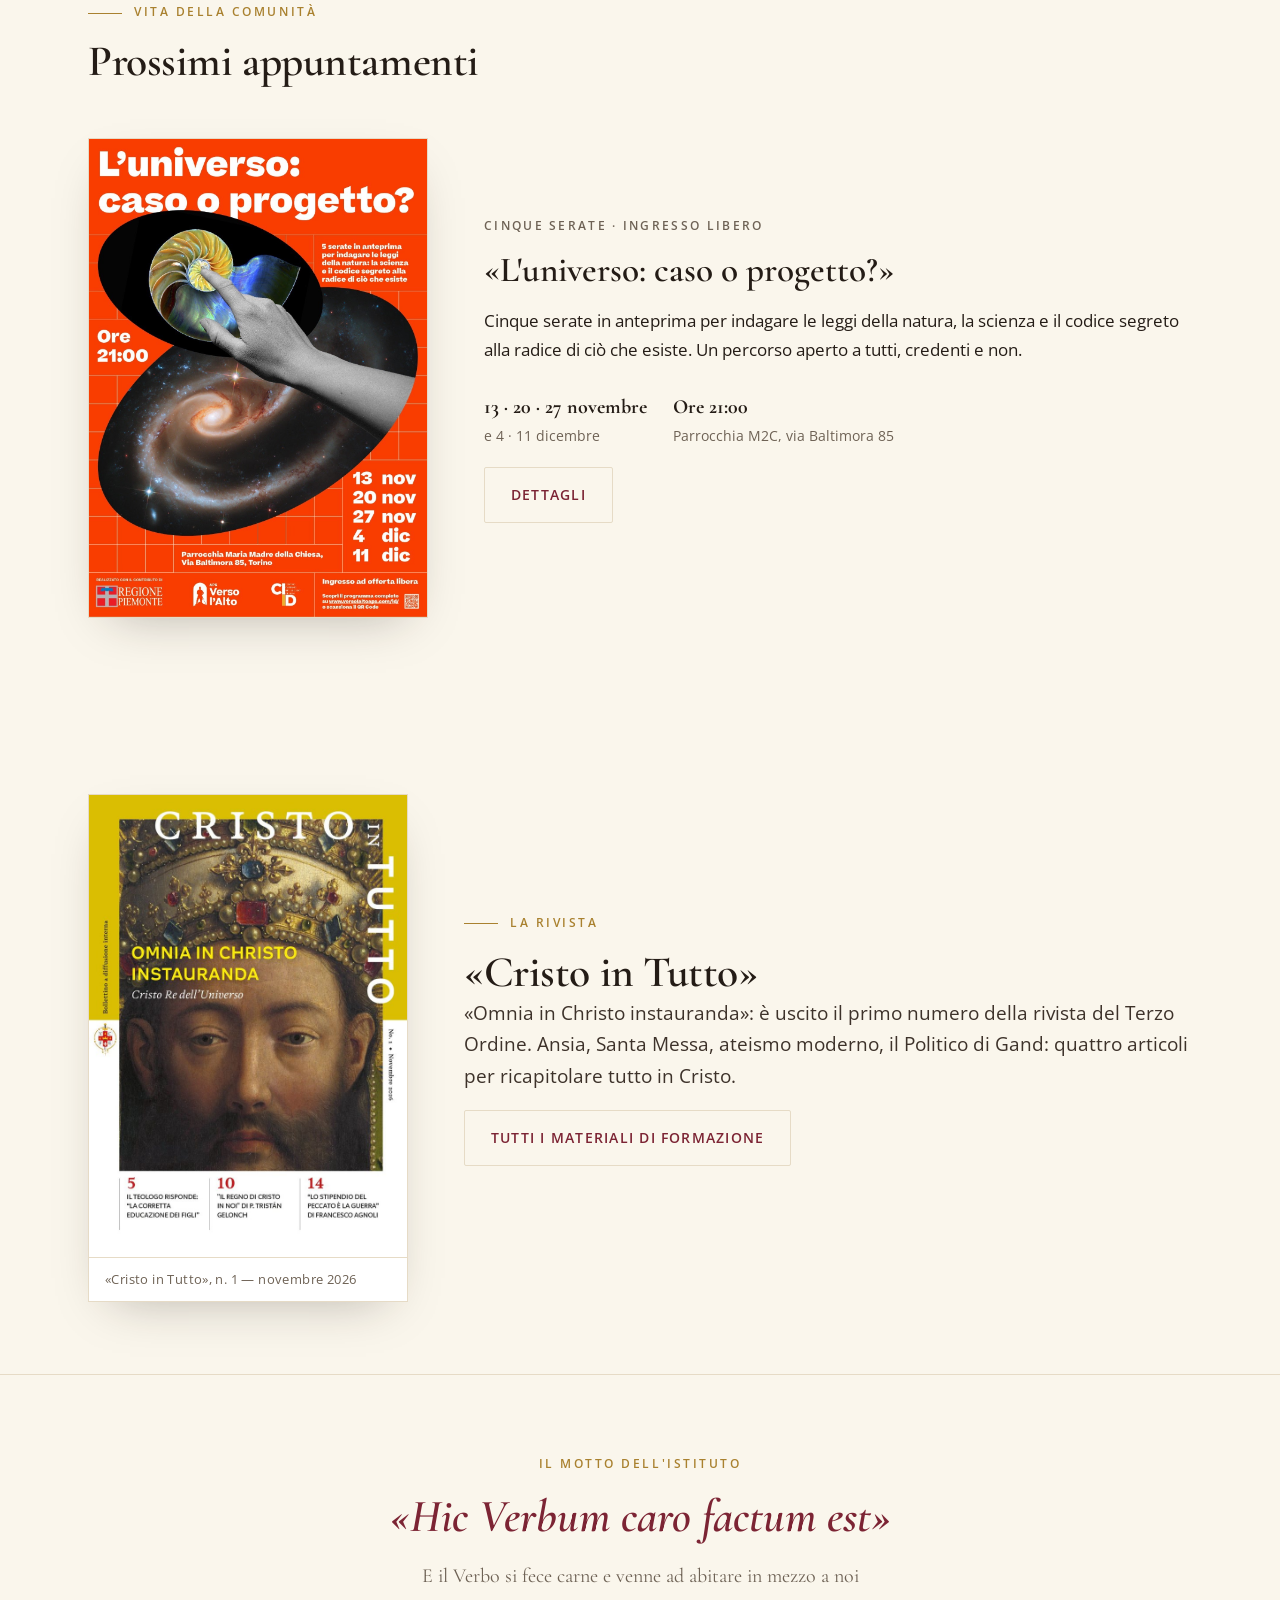
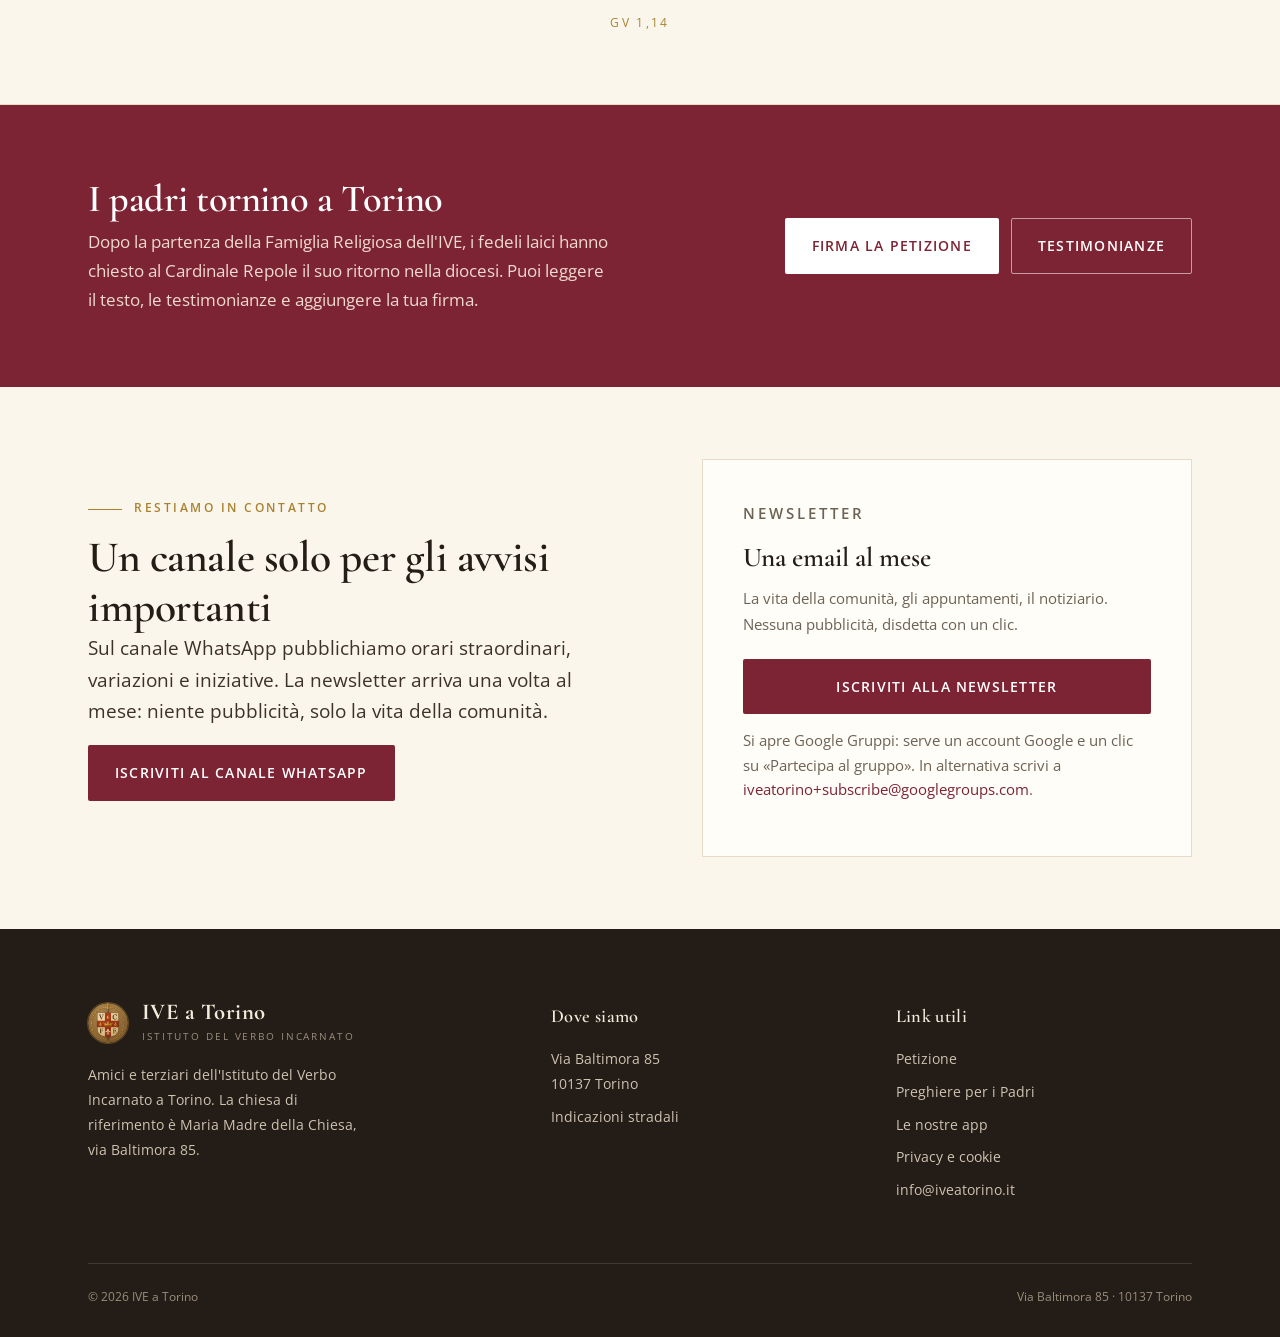
==== commit e67d9693: "Pagina Preghiera con il Rosario in audio, sitemap e robots generati" ====
--- a/docs/index.html
+++ b/docs/index.html
@@ -36,7 +36,7 @@
       <span></span><span></span><span></span>
     </button>
     <nav class="links" id="menu">
-      <a href="index.html" class="on">Home</a><a href="comunita.html">La comunità</a><a href="adorazione.html">Adorazione</a><a href="orari.html">Orari</a><a href="eventi.html">Eventi</a><a href="formazione.html">Formazione</a><a href="contatti.html">Contatti</a>
+      <a href="index.html" class="on">Home</a><a href="comunita.html">Comunità</a><a href="adorazione.html">Adorazione</a><a href="preghiera.html">Preghiera</a><a href="orari.html">Orari</a><a href="eventi.html">Eventi</a><a href="formazione.html">Formazione</a><a href="contatti.html">Contatti</a>
       <a class="cta" href="https://whatsapp.com/channel/0029Vb6V2S27Noa7Re3MLe0u">Canale WhatsApp</a>
     </nav>
   </div>
--- a/docs/assets/css/style.css
+++ b/docs/assets/css/style.css
@@ -218,6 +218,7 @@
 /* figure */
 /* ---------- formazione: schede PDF ---------- */
 .docs{display:grid;grid-template-columns:repeat(3,1fr);gap:1px;background:var(--line);border:1px solid var(--line)}
+.docs.c2{grid-template-columns:repeat(2,1fr)}
 .doc{background:var(--paper);padding:28px 26px 24px;display:flex;flex-direction:column;transition:.2s}
 .doc:hover{background:#FFF9EC}
 .doc .n{font-size:.68rem;letter-spacing:.18em;text-transform:uppercase;color:var(--gold);font-weight:600;margin:0 0 10px}
@@ -234,6 +235,16 @@
 .poster figcaption b{display:block;font-family:"Cormorant Garamond",serif;font-size:1.05rem;font-weight:600;color:var(--ink);margin-bottom:2px}
 .twoup{display:grid;grid-template-columns:repeat(2,minmax(0,1fr));gap:44px;align-items:start;margin-top:38px;max-width:880px}
 .rivista{display:grid;grid-template-columns:320px 1fr;gap:56px;align-items:center}
+
+
+/* ---------- rosario in audio ---------- */
+.audio-list{border-top:1px solid var(--line);margin-top:20px}
+.audio-row{display:grid;grid-template-columns:1fr 360px;gap:44px;align-items:center;padding:30px 0;border-bottom:1px solid var(--line)}
+.audio-row .k{font-size:.72rem;letter-spacing:.16em;text-transform:uppercase;color:var(--gold);font-weight:600;margin:0 0 8px}
+.audio-row h3{font-size:1.55rem;margin:0 0 8px}
+.audio-row p{color:var(--muted);font-size:.95rem;margin:0}
+.audio-row .player audio{width:100%;height:44px;display:block}
+.audio-row .player .note{margin:10px 0 0;font-size:.82rem}
 
 figure{margin:0}
 figcaption{font-size:.8rem;color:var(--muted);margin-top:12px;letter-spacing:.03em}
@@ -261,6 +272,7 @@
   .door:last-child{border-bottom:none}
   .event{grid-template-columns:1fr;gap:34px}
   .event img{max-width:320px}
+  .audio-row{grid-template-columns:1fr;gap:18px}
   .docs{grid-template-columns:repeat(2,1fr)}
   .twoup{grid-template-columns:1fr;max-width:420px}
   .rivista{grid-template-columns:1fr;gap:34px}
@@ -286,7 +298,7 @@
   .hero .eyebrow{font-size:.66rem;letter-spacing:.11em}
   .hero .eyebrow::before{width:22px;margin-right:8px}
   .issues{grid-template-columns:1fr}
-  .docs{grid-template-columns:1fr}
+  .docs,.docs.c2{grid-template-columns:1fr}
   .twoup{max-width:none}
   section{padding:72px 0}
   .hero{grid-template-columns:1fr;min-height:0}
